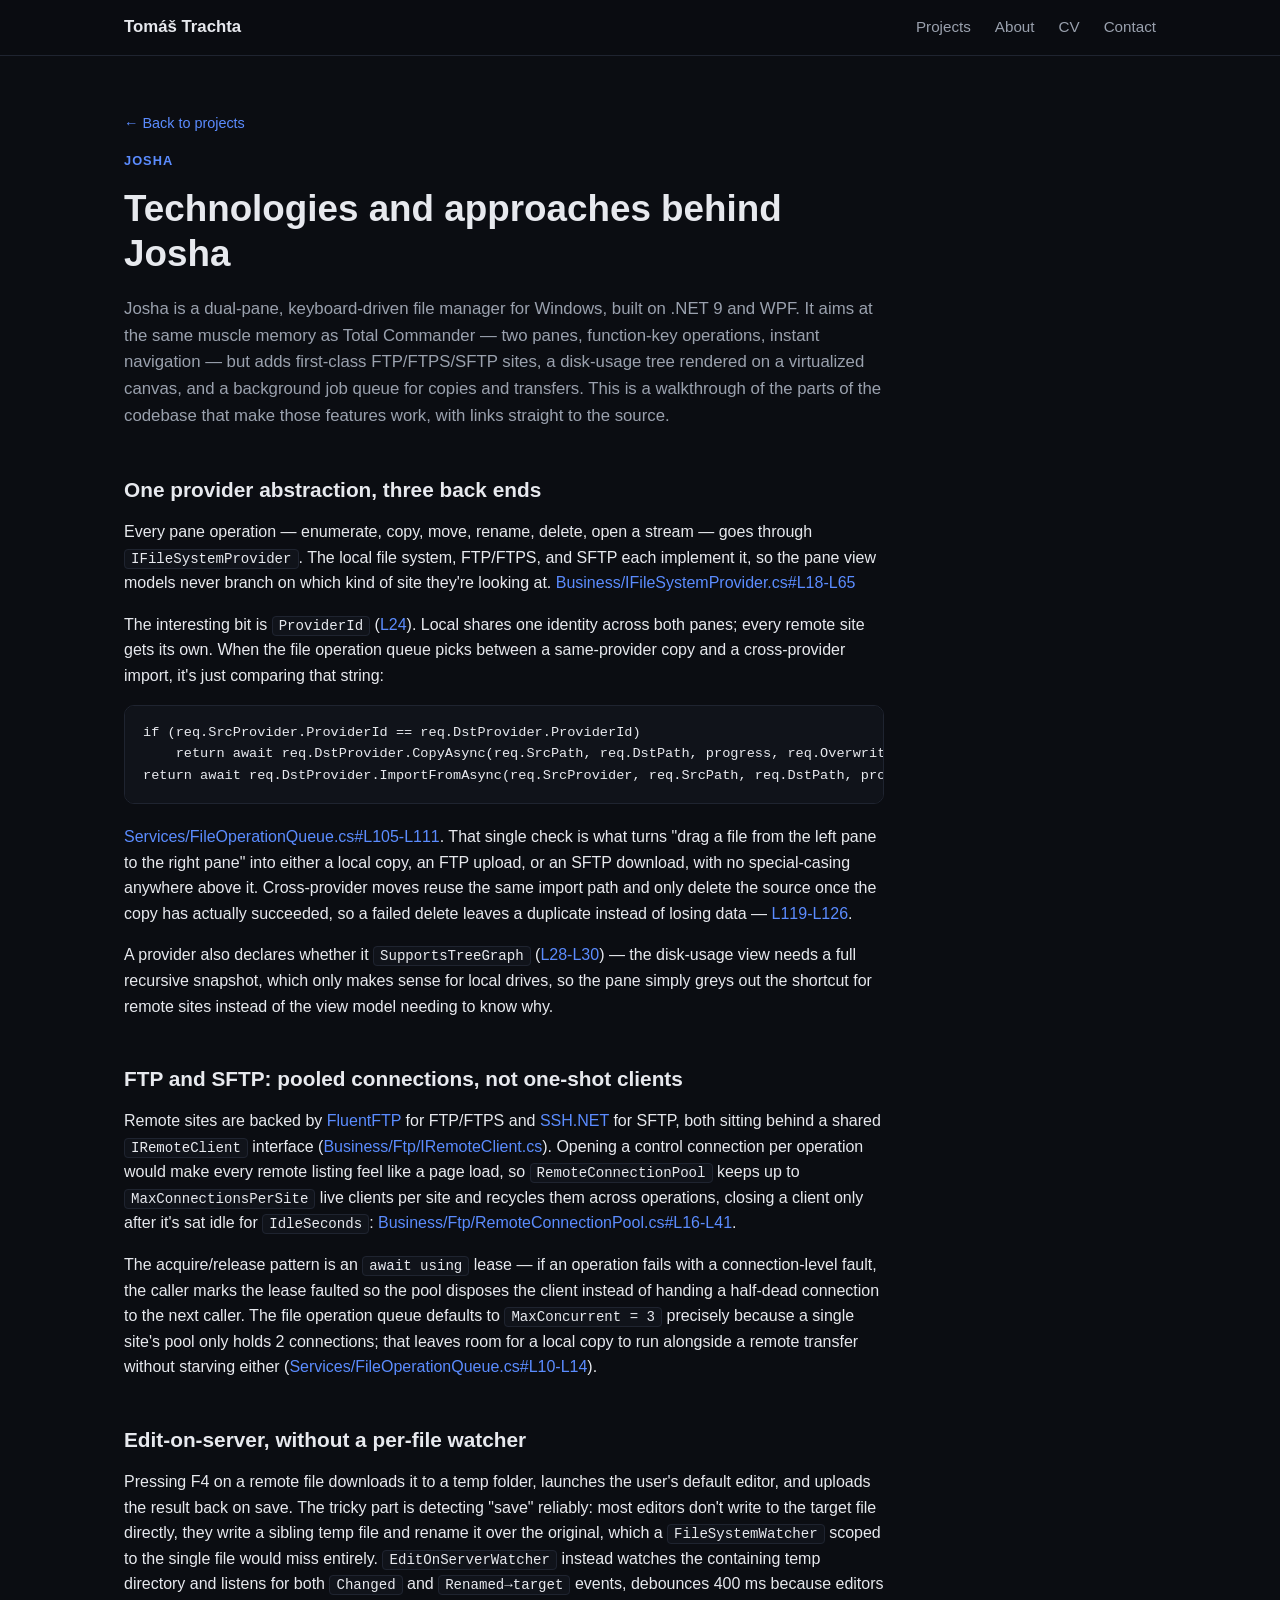
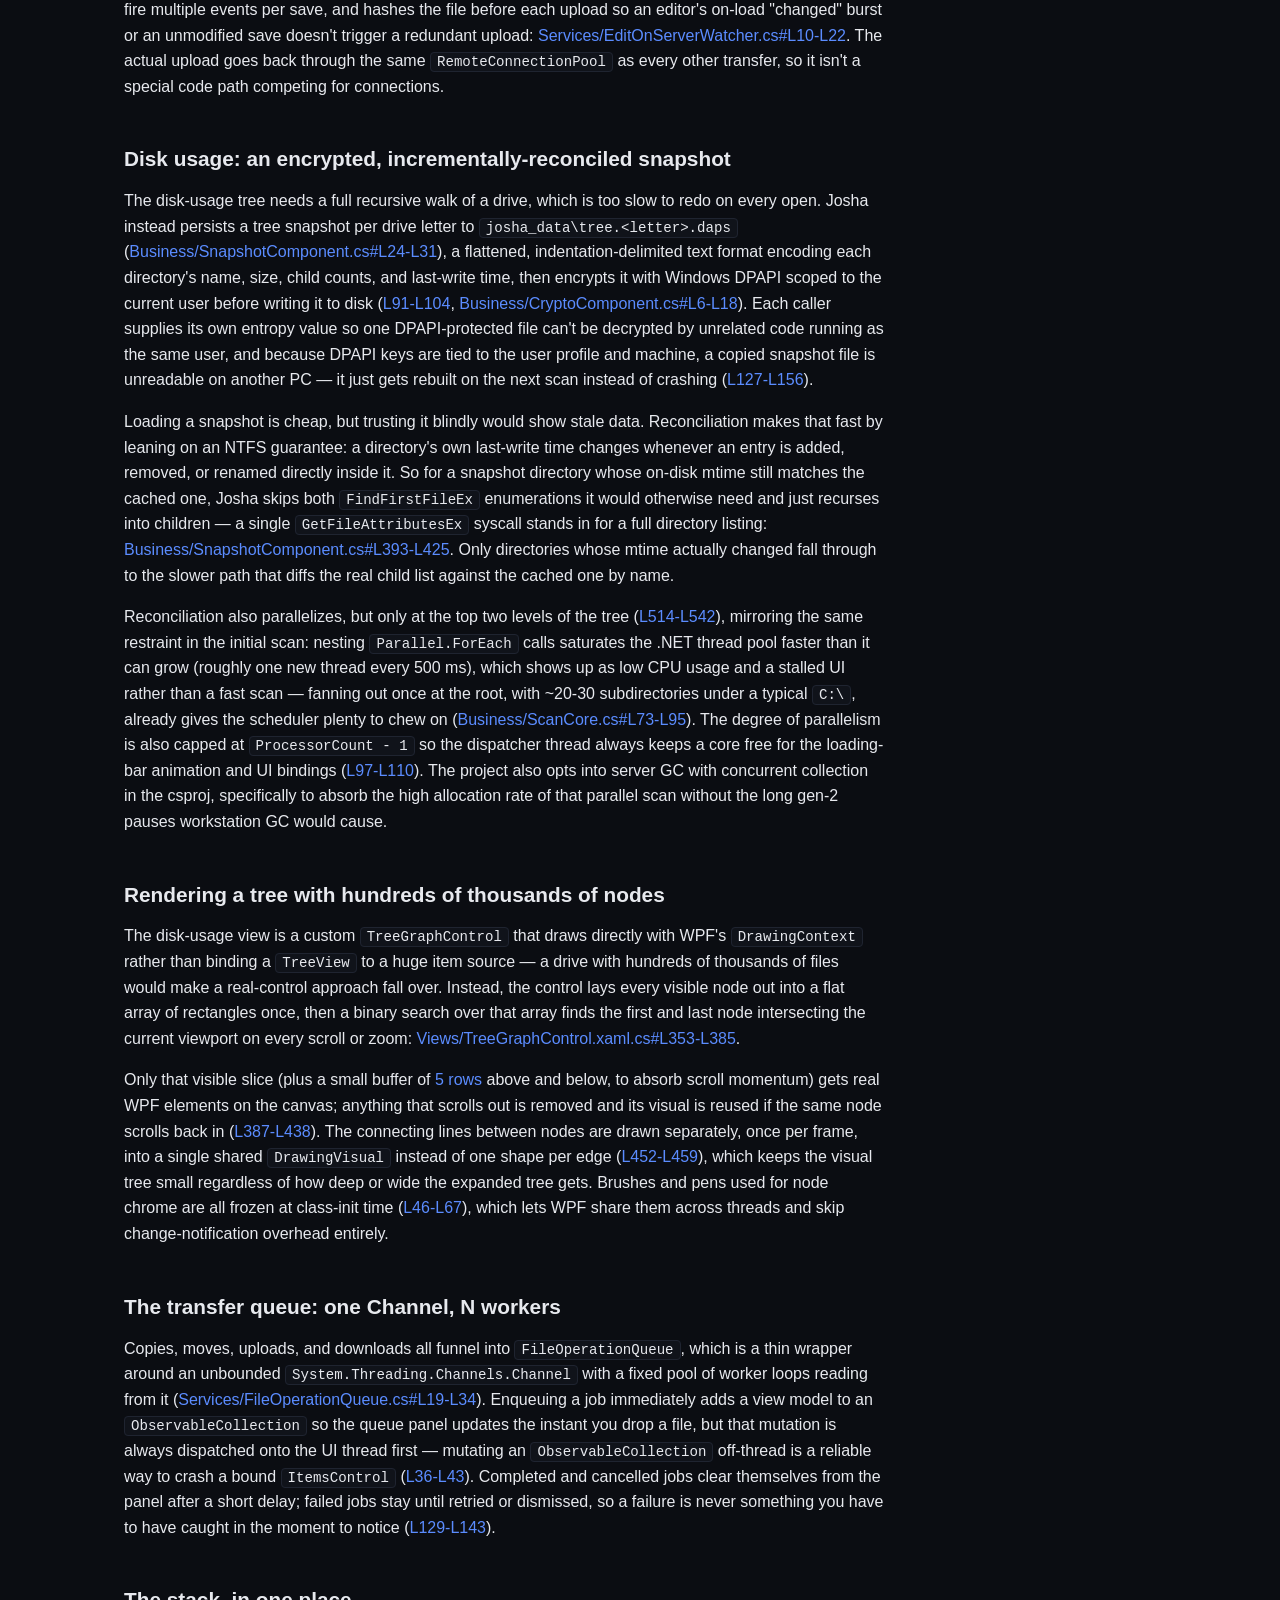
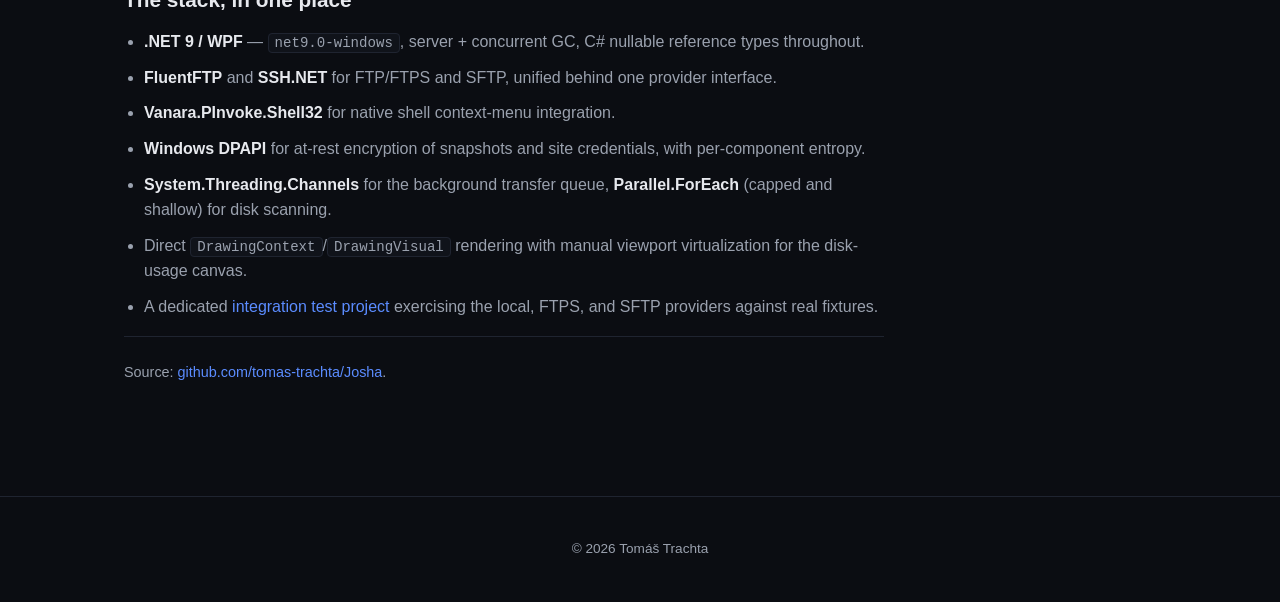
==== articles/josha.html @ 74cdfb6d "add articles" ====
<!DOCTYPE html>
<html lang="en">
<head>
	<meta charset="UTF-8">
	<meta name="viewport" content="width=device-width, initial-scale=1.0">
	<title>Inside Josha — technologies and approaches | Tomáš Trachta</title>
	<meta name="description" content="A technical walkthrough of Josha, a dual-pane WPF file manager: the file-system provider abstraction, FTP/SFTP connection pooling, edit-on-server, snapshot-backed disk usage, and canvas-based tree virtualization.">
	<link rel="stylesheet" href="../assets/css/style.css">
	<link rel="stylesheet" href="../assets/css/article.css">
</head>
<body>
	<header class="nav">
		<div class="nav-inner">
			<a class="brand" href="../index.html#top">Tomáš Trachta</a>
			<nav class="nav-links">
				<a href="../index.html#projects">Projects</a>
				<a href="../index.html#about">About</a>
				<a href="../index.html#cv">CV</a>
				<a href="../index.html#contact">Contact</a>
			</nav>
		</div>
	</header>

	<main>
		<article class="article">
			<div class="article-inner">
				<p class="article-back"><a href="../index.html#projects">← Back to projects</a></p>
				<p class="eyebrow">Josha</p>
				<h1>Technologies and approaches behind Josha</h1>
				<p class="article-lede">
					Josha is a dual-pane, keyboard-driven file manager for Windows, built on .NET 9 and WPF.
					It aims at the same muscle memory as Total Commander — two panes, function-key operations,
					instant navigation — but adds first-class FTP/FTPS/SFTP sites, a disk-usage tree rendered
					on a virtualized canvas, and a background job queue for copies and transfers. This is a
					walkthrough of the parts of the codebase that make those features work, with links straight
					to the source.
				</p>

				<h2>One provider abstraction, three back ends</h2>
				<p>
					Every pane operation — enumerate, copy, move, rename, delete, open a stream — goes through
					<code>IFileSystemProvider</code>. The local file system, FTP/FTPS, and SFTP each implement
					it, so the pane view models never branch on which kind of site they're looking at.
					<a href="https://github.com/tomas-trachta/Josha/blob/main/Business/IFileSystemProvider.cs#L18-L65" target="_blank" rel="noopener">Business/IFileSystemProvider.cs#L18-L65</a>
				</p>
				<p>
					The interesting bit is <code>ProviderId</code>
					(<a href="https://github.com/tomas-trachta/Josha/blob/main/Business/IFileSystemProvider.cs#L24" target="_blank" rel="noopener">L24</a>).
					Local shares one identity across both panes; every remote site gets its own. When the file
					operation queue picks between a same-provider copy and a cross-provider import, it's just
					comparing that string:
				</p>
				<pre><code>if (req.SrcProvider.ProviderId == req.DstProvider.ProviderId)
    return await req.DstProvider.CopyAsync(req.SrcPath, req.DstPath, progress, req.Overwrite, ct);
return await req.DstProvider.ImportFromAsync(req.SrcProvider, req.SrcPath, req.DstPath, progress, req.Overwrite, ct);</code></pre>
				<p>
					<a href="https://github.com/tomas-trachta/Josha/blob/main/Services/FileOperationQueue.cs#L105-L111" target="_blank" rel="noopener">Services/FileOperationQueue.cs#L105-L111</a>.
					That single check is what turns "drag a file from the left pane to the right pane" into
					either a local copy, an FTP upload, or an SFTP download, with no special-casing anywhere
					above it. Cross-provider moves reuse the same import path and only delete the source once
					the copy has actually succeeded, so a failed delete leaves a duplicate instead of losing
					data — <a href="https://github.com/tomas-trachta/Josha/blob/main/Services/FileOperationQueue.cs#L119-L126" target="_blank" rel="noopener">L119-L126</a>.
				</p>
				<p>
					A provider also declares whether it <code>SupportsTreeGraph</code>
					(<a href="https://github.com/tomas-trachta/Josha/blob/main/Business/IFileSystemProvider.cs#L28-L30" target="_blank" rel="noopener">L28-L30</a>) —
					the disk-usage view needs a full recursive snapshot, which only makes sense for local
					drives, so the pane simply greys out the shortcut for remote sites instead of the view
					model needing to know why.
				</p>

				<h2>FTP and SFTP: pooled connections, not one-shot clients</h2>
				<p>
					Remote sites are backed by <a href="https://www.nuget.org/packages/FluentFTP" target="_blank" rel="noopener">FluentFTP</a>
					for FTP/FTPS and <a href="https://www.nuget.org/packages/SSH.NET" target="_blank" rel="noopener">SSH.NET</a>
					for SFTP, both sitting behind a shared <code>IRemoteClient</code> interface
					(<a href="https://github.com/tomas-trachta/Josha/blob/main/Business/Ftp/IRemoteClient.cs" target="_blank" rel="noopener">Business/Ftp/IRemoteClient.cs</a>).
					Opening a control connection per operation would make every remote listing feel like a
					page load, so <code>RemoteConnectionPool</code> keeps up to <code>MaxConnectionsPerSite</code>
					live clients per site and recycles them across operations, closing a client only after it's
					sat idle for <code>IdleSeconds</code>:
					<a href="https://github.com/tomas-trachta/Josha/blob/main/Business/Ftp/RemoteConnectionPool.cs#L16-L41" target="_blank" rel="noopener">Business/Ftp/RemoteConnectionPool.cs#L16-L41</a>.
				</p>
				<p>
					The acquire/release pattern is an <code>await using</code> lease — if an operation fails
					with a connection-level fault, the caller marks the lease faulted so the pool disposes the
					client instead of handing a half-dead connection to the next caller. The file operation
					queue defaults to <code>MaxConcurrent = 3</code> precisely because a single site's pool
					only holds 2 connections; that leaves room for a local copy to run alongside a remote
					transfer without starving either
					(<a href="https://github.com/tomas-trachta/Josha/blob/main/Services/FileOperationQueue.cs#L10-L14" target="_blank" rel="noopener">Services/FileOperationQueue.cs#L10-L14</a>).
				</p>

				<h2>Edit-on-server, without a per-file watcher</h2>
				<p>
					Pressing F4 on a remote file downloads it to a temp folder, launches the user's default
					editor, and uploads the result back on save. The tricky part is detecting "save" reliably:
					most editors don't write to the target file directly, they write a sibling temp file and
					rename it over the original, which a <code>FileSystemWatcher</code> scoped to the single
					file would miss entirely. <code>EditOnServerWatcher</code> instead watches the containing
					temp directory and listens for both <code>Changed</code> and <code>Renamed→target</code>
					events, debounces 400&nbsp;ms because editors fire multiple events per save, and hashes the
					file before each upload so an editor's on-load "changed" burst or an unmodified save
					doesn't trigger a redundant upload:
					<a href="https://github.com/tomas-trachta/Josha/blob/main/Services/EditOnServerWatcher.cs#L10-L22" target="_blank" rel="noopener">Services/EditOnServerWatcher.cs#L10-L22</a>.
					The actual upload goes back through the same <code>RemoteConnectionPool</code> as every
					other transfer, so it isn't a special code path competing for connections.
				</p>

				<h2>Disk usage: an encrypted, incrementally-reconciled snapshot</h2>
				<p>
					The disk-usage tree needs a full recursive walk of a drive, which is too slow to redo on
					every open. Josha instead persists a tree snapshot per drive letter to
					<code>josha_data\tree.&lt;letter&gt;.daps</code>
					(<a href="https://github.com/tomas-trachta/Josha/blob/main/Business/SnapshotComponent.cs#L24-L31" target="_blank" rel="noopener">Business/SnapshotComponent.cs#L24-L31</a>),
					a flattened, indentation-delimited text format encoding each directory's name, size,
					child counts, and last-write time, then encrypts it with Windows DPAPI scoped to the
					current user before writing it to disk
					(<a href="https://github.com/tomas-trachta/Josha/blob/main/Business/SnapshotComponent.cs#L91-L104" target="_blank" rel="noopener">L91-L104</a>,
					<a href="https://github.com/tomas-trachta/Josha/blob/main/Business/CryptoComponent.cs#L6-L18" target="_blank" rel="noopener">Business/CryptoComponent.cs#L6-L18</a>).
					Each caller supplies its own entropy value so one DPAPI-protected file can't be decrypted
					by unrelated code running as the same user, and because DPAPI keys are tied to the user
					profile and machine, a copied snapshot file is unreadable on another PC — it just gets
					rebuilt on the next scan instead of crashing
					(<a href="https://github.com/tomas-trachta/Josha/blob/main/Business/SnapshotComponent.cs#L127-L156" target="_blank" rel="noopener">L127-L156</a>).
				</p>
				<p>
					Loading a snapshot is cheap, but trusting it blindly would show stale data. Reconciliation
					makes that fast by leaning on an NTFS guarantee: a directory's own last-write time changes
					whenever an entry is added, removed, or renamed directly inside it. So for a snapshot
					directory whose on-disk mtime still matches the cached one, Josha skips both
					<code>FindFirstFileEx</code> enumerations it would otherwise need and just recurses into
					children — a single <code>GetFileAttributesEx</code> syscall stands in for a full directory
					listing:
					<a href="https://github.com/tomas-trachta/Josha/blob/main/Business/SnapshotComponent.cs#L393-L425" target="_blank" rel="noopener">Business/SnapshotComponent.cs#L393-L425</a>.
					Only directories whose mtime actually changed fall through to the slower path that
					diffs the real child list against the cached one by name.
				</p>
				<p>
					Reconciliation also parallelizes, but only at the top two levels of the tree
					(<a href="https://github.com/tomas-trachta/Josha/blob/main/Business/SnapshotComponent.cs#L514-L542" target="_blank" rel="noopener">L514-L542</a>),
					mirroring the same restraint in the initial scan: nesting <code>Parallel.ForEach</code>
					calls saturates the .NET thread pool faster than it can grow (roughly one new thread every
					500&nbsp;ms), which shows up as low CPU usage and a stalled UI rather than a fast scan —
					fanning out once at the root, with ~20-30 subdirectories under a typical <code>C:\</code>,
					already gives the scheduler plenty to chew on
					(<a href="https://github.com/tomas-trachta/Josha/blob/main/Business/ScanCore.cs#L73-L95" target="_blank" rel="noopener">Business/ScanCore.cs#L73-L95</a>).
					The degree of parallelism is also capped at <code>ProcessorCount - 1</code> so the
					dispatcher thread always keeps a core free for the loading-bar animation and UI bindings
					(<a href="https://github.com/tomas-trachta/Josha/blob/main/Business/ScanCore.cs#L97-L110" target="_blank" rel="noopener">L97-L110</a>).
					The project also opts into server GC with concurrent collection in the csproj, specifically
					to absorb the high allocation rate of that parallel scan without the long gen-2 pauses
					workstation GC would cause.
				</p>

				<h2>Rendering a tree with hundreds of thousands of nodes</h2>
				<p>
					The disk-usage view is a custom <code>TreeGraphControl</code> that draws directly with
					WPF's <code>DrawingContext</code> rather than binding a <code>TreeView</code> to a huge
					item source — a drive with hundreds of thousands of files would make a real-control
					approach fall over. Instead, the control lays every visible node out into a flat array of
					rectangles once, then a binary search over that array finds the first and last node
					intersecting the current viewport on every scroll or zoom:
					<a href="https://github.com/tomas-trachta/Josha/blob/main/Views/TreeGraphControl.xaml.cs#L353-L385" target="_blank" rel="noopener">Views/TreeGraphControl.xaml.cs#L353-L385</a>.
				</p>
				<p>
					Only that visible slice (plus a small buffer of
					<a href="https://github.com/tomas-trachta/Josha/blob/main/Views/TreeGraphControl.xaml.cs#L21" target="_blank" rel="noopener">5 rows</a>
					above and below, to absorb scroll momentum) gets real WPF elements on the canvas; anything
					that scrolls out is removed and its visual is reused if the same node scrolls back in
					(<a href="https://github.com/tomas-trachta/Josha/blob/main/Views/TreeGraphControl.xaml.cs#L387-L438" target="_blank" rel="noopener">L387-L438</a>).
					The connecting lines between nodes are drawn separately, once per frame, into a single
					shared <code>DrawingVisual</code> instead of one shape per edge
					(<a href="https://github.com/tomas-trachta/Josha/blob/main/Views/TreeGraphControl.xaml.cs#L452-L459" target="_blank" rel="noopener">L452-L459</a>),
					which keeps the visual tree small regardless of how deep or wide the expanded tree gets.
					Brushes and pens used for node chrome are all frozen at class-init time
					(<a href="https://github.com/tomas-trachta/Josha/blob/main/Views/TreeGraphControl.xaml.cs#L46-L67" target="_blank" rel="noopener">L46-L67</a>),
					which lets WPF share them across threads and skip change-notification overhead entirely.
				</p>

				<h2>The transfer queue: one Channel, N workers</h2>
				<p>
					Copies, moves, uploads, and downloads all funnel into <code>FileOperationQueue</code>,
					which is a thin wrapper around an unbounded <code>System.Threading.Channels.Channel</code>
					with a fixed pool of worker loops reading from it
					(<a href="https://github.com/tomas-trachta/Josha/blob/main/Services/FileOperationQueue.cs#L19-L34" target="_blank" rel="noopener">Services/FileOperationQueue.cs#L19-L34</a>).
					Enqueuing a job immediately adds a view model to an <code>ObservableCollection</code> so
					the queue panel updates the instant you drop a file, but that mutation is always dispatched
					onto the UI thread first — mutating an <code>ObservableCollection</code> off-thread is a
					reliable way to crash a bound <code>ItemsControl</code>
					(<a href="https://github.com/tomas-trachta/Josha/blob/main/Services/FileOperationQueue.cs#L36-L43" target="_blank" rel="noopener">L36-L43</a>).
					Completed and cancelled jobs clear themselves from the panel after a short delay; failed
					jobs stay until retried or dismissed, so a failure is never something you have to have
					caught in the moment to notice
					(<a href="https://github.com/tomas-trachta/Josha/blob/main/Services/FileOperationQueue.cs#L129-L143" target="_blank" rel="noopener">L129-L143</a>).
				</p>

				<h2>The stack, in one place</h2>
				<ul class="article-highlights">
					<li><strong>.NET 9 / WPF</strong> — <code>net9.0-windows</code>, server + concurrent GC, C# nullable reference types throughout.</li>
					<li><strong>FluentFTP</strong> and <strong>SSH.NET</strong> for FTP/FTPS and SFTP, unified behind one provider interface.</li>
					<li><strong>Vanara.PInvoke.Shell32</strong> for native shell context-menu integration.</li>
					<li><strong>Windows DPAPI</strong> for at-rest encryption of snapshots and site credentials, with per-component entropy.</li>
					<li><strong>System.Threading.Channels</strong> for the background transfer queue, <strong>Parallel.ForEach</strong> (capped and shallow) for disk scanning.</li>
					<li>Direct <code>DrawingContext</code>/<code>DrawingVisual</code> rendering with manual viewport virtualization for the disk-usage canvas.</li>
					<li>A dedicated <a href="https://github.com/tomas-trachta/Josha/tree/main/tests/Josha.IntegrationTests" target="_blank" rel="noopener">integration test project</a> exercising the local, FTPS, and SFTP providers against real fixtures.</li>
				</ul>

				<p class="article-footer-note">
					Source: <a href="https://github.com/tomas-trachta/Josha" target="_blank" rel="noopener">github.com/tomas-trachta/Josha</a>.
				</p>
			</div>
		</article>
	</main>

	<footer class="footer">
		<p>&copy; <span id="year"></span> Tomáš Trachta</p>
	</footer>

	<script>document.getElementById("year").textContent = new Date().getFullYear();</script>
</body>
</html>
---- assets/css/style.css ----
:root {
	--bg: #0b0d12;
	--bg-alt: #10131a;
	--fg: #e7e9ee;
	--fg-dim: #9aa1ae;
	--accent: #5b8cff;
	--border: #1f2430;
	--radius: 10px;
	--max-width: 1080px;
}

* {
	box-sizing: border-box;
}

html {
	scroll-behavior: smooth;
}

body {
	margin: 0;
	background: var(--bg);
	color: var(--fg);
	font-family: -apple-system, BlinkMacSystemFont, "Segoe UI", Roboto, Helvetica, Arial, sans-serif;
	line-height: 1.6;
}

a {
	color: var(--accent);
	text-decoration: none;
}

a:hover {
	text-decoration: underline;
}

h1, h2, h3 {
	line-height: 1.2;
	font-weight: 650;
}

.nav {
	position: sticky;
	top: 0;
	z-index: 10;
	background: rgba(11, 13, 18, 0.85);
	backdrop-filter: blur(8px);
	border-bottom: 1px solid var(--border);
}

.nav-inner {
	max-width: var(--max-width);
	margin: 0 auto;
	padding: 14px 24px;
	display: flex;
	align-items: center;
	justify-content: space-between;
}

.brand {
	color: var(--fg);
	font-weight: 650;
	font-size: 1.05rem;
}

.brand:hover {
	text-decoration: none;
	color: var(--accent);
}

.nav-links {
	display: flex;
	gap: 24px;
}

.nav-links a {
	color: var(--fg-dim);
	font-size: 0.95rem;
}

.nav-links a:hover {
	color: var(--fg);
	text-decoration: none;
}

.hero {
	padding: 96px 24px 72px;
	border-bottom: 1px solid var(--border);
}

.hero-inner {
	max-width: var(--max-width);
	margin: 0 auto;
}

.eyebrow {
	color: var(--accent);
	text-transform: uppercase;
	letter-spacing: 0.08em;
	font-size: 0.8rem;
	font-weight: 650;
	margin: 0 0 12px;
}

.hero h1 {
	font-size: clamp(1.8rem, 4vw, 2.75rem);
	margin: 0 0 20px;
	max-width: 720px;
}

.hero-sub {
	color: var(--fg-dim);
	max-width: 620px;
	font-size: 1.05rem;
	margin: 0 0 32px;
}

.quick-facts {
	list-style: none;
	display: flex;
	flex-wrap: wrap;
	gap: 10px 28px;
	margin: 0 0 32px;
	padding: 0;
	color: var(--fg-dim);
	font-size: 0.92rem;
}

.quick-facts li {
	display: flex;
	align-items: center;
	gap: 7px;
}

.quick-facts-icon {
	font-size: 0.95rem;
}

.hero-actions {
	display: flex;
	gap: 14px;
	margin-bottom: 36px;
}

.skills-strip {
	display: flex;
	flex-wrap: wrap;
	gap: 10px;
	max-width: 640px;
}

.skill-pill {
	border: 1px solid var(--border);
	border-radius: 999px;
	padding: 6px 14px;
	font-size: 0.82rem;
	color: var(--fg-dim);
	background: var(--bg-alt);
}

.btn {
	display: inline-block;
	padding: 11px 22px;
	border-radius: var(--radius);
	font-weight: 600;
	font-size: 0.95rem;
	border: 1px solid transparent;
}

.btn:hover {
	text-decoration: none;
}

.btn-primary {
	background: var(--accent);
	color: #0b0d12;
}

.btn-primary:hover {
	background: #4677ee;
}

.btn-secondary {
	border-color: var(--border);
	color: var(--fg);
}

.btn-secondary:hover {
	border-color: var(--accent);
	color: var(--accent);
}

.section {
	max-width: var(--max-width);
	margin: 0 auto;
	padding: 72px 24px;
}

.section-alt {
	background: var(--bg-alt);
	max-width: none;
	padding: 72px 24px;
}

.section-alt > * {
	max-width: var(--max-width);
	margin-left: auto;
	margin-right: auto;
}

.section h2 {
	font-size: 1.6rem;
	margin: 0 0 32px;
}

.projects-grid {
	display: grid;
	grid-template-columns: repeat(auto-fit, minmax(300px, 1fr));
	gap: 24px;
}

.project-card {
	background: var(--bg-alt);
	border: 1px solid var(--border);
	border-radius: var(--radius);
	overflow: hidden;
	display: flex;
	flex-direction: column;
}

.project-media {
	aspect-ratio: 16 / 10;
	overflow: hidden;
	background: #05070a;
	position: relative;
}

.project-media img {
	width: 100%;
	height: 100%;
	object-fit: cover;
	display: block;
	cursor: zoom-in;
	transition: transform 0.25s ease, filter 0.25s ease;
}

.project-media:hover img {
	transform: scale(1.04);
	filter: brightness(0.6);
}

.project-media::after {
	content: "\2922  Expand";
	position: absolute;
	inset: 0;
	display: flex;
	align-items: center;
	justify-content: center;
	color: var(--fg);
	font-size: 0.9rem;
	font-weight: 650;
	letter-spacing: 0.02em;
	opacity: 0;
	transition: opacity 0.25s ease;
	pointer-events: none;
}

.project-media:hover::after {
	opacity: 1;
}

.project-media-placeholder {
	display: flex;
	align-items: center;
	justify-content: center;
	background: linear-gradient(135deg, #182034, #0b0d12);
}

.project-media-placeholder span {
	font-size: 1.4rem;
	font-weight: 650;
	color: var(--fg-dim);
	letter-spacing: 0.02em;
}

.project-body {
	padding: 22px 24px 26px;
	display: flex;
	flex-direction: column;
	gap: 10px;
	flex: 1;
}

.project-body h3 {
	margin: 0;
	font-size: 1.2rem;
}

.project-tag {
	margin: 0;
	color: var(--accent);
	font-size: 0.8rem;
	font-weight: 650;
	text-transform: uppercase;
	letter-spacing: 0.05em;
}

.project-body p {
	margin: 0;
	color: var(--fg-dim);
	font-size: 0.95rem;
}

.project-highlights {
	margin: 4px 0 0;
	padding-left: 18px;
	color: var(--fg-dim);
	font-size: 0.9rem;
	display: flex;
	flex-direction: column;
	gap: 4px;
}

.project-links {
	margin-top: auto;
	padding-top: 8px;
	display: flex;
	gap: 18px;
	flex-wrap: wrap;
}

.about-text {
	max-width: 680px;
	color: var(--fg-dim);
	font-size: 1.02rem;
}

.about-text p {
	margin: 0 0 16px;
}

.about-text p:last-child {
	margin-bottom: 0;
}

.about-text a {
	color: var(--accent);
}

.cv-block {
	display: flex;
	flex-direction: column;
	gap: 20px;
	max-width: 820px;
}

.cv-preview {
	border: 1px solid var(--border);
	border-radius: var(--radius);
	overflow: hidden;
	background: var(--bg-alt);
}

.cv-preview iframe {
	width: 100%;
	height: 760px;
	border: none;
	display: block;
}

.cv-actions {
	display: flex;
	gap: 14px;
}

.footer {
	border-top: 1px solid var(--border);
	padding: 28px 24px;
	text-align: center;
	color: var(--fg-dim);
	font-size: 0.85rem;
}

.no-scroll {
	overflow: hidden;
}

.lightbox {
	position: fixed;
	inset: 0;
	display: none;
	align-items: center;
	justify-content: center;
	background: rgba(5, 6, 9, 0.92);
	z-index: 100;
	padding: 40px;
}

.lightbox.open {
	display: flex;
}

.lightbox img {
	max-width: 100%;
	max-height: 100%;
	border-radius: 6px;
	box-shadow: 0 10px 40px rgba(0, 0, 0, 0.5);
}

.lightbox-close {
	position: absolute;
	top: 20px;
	right: 28px;
	background: none;
	border: none;
	color: var(--fg);
	font-size: 2.2rem;
	line-height: 1;
	cursor: pointer;
	padding: 4px 10px;
}

.lightbox-close:hover {
	color: var(--accent);
}

@media (max-width: 560px) {
	.nav-links {
		gap: 14px;
	}

	.hero {
		padding: 72px 20px 56px;
	}

	.cv-actions {
		flex-wrap: wrap;
	}
}
---- assets/css/article.css ----
.article {
	max-width: var(--max-width);
	margin: 0 auto;
	padding: 56px 24px 96px;
}

.article-inner {
	max-width: 760px;
}

.article-back {
	margin: 0 0 20px;
	font-size: 0.9rem;
}

.article h1 {
	font-size: clamp(1.6rem, 3.4vw, 2.3rem);
	margin: 0 0 20px;
}

.article-lede {
	color: var(--fg-dim);
	font-size: 1.05rem;
	margin: 0 0 40px;
}

.article h2 {
	font-size: 1.3rem;
	margin: 48px 0 16px;
}

.article p {
	margin: 0 0 16px;
}

.article code {
	background: var(--bg-alt);
	border: 1px solid var(--border);
	border-radius: 4px;
	padding: 1px 6px;
	font-size: 0.88em;
	font-family: ui-monospace, SFMono-Regular, Menlo, Consolas, monospace;
}

.article pre {
	background: var(--bg-alt);
	border: 1px solid var(--border);
	border-radius: var(--radius);
	padding: 16px 18px;
	overflow-x: auto;
	margin: 0 0 20px;
}

.article pre code {
	background: none;
	border: none;
	padding: 0;
	font-size: 0.85rem;
	line-height: 1.55;
}

.article-highlights {
	padding-left: 20px;
	margin: 0 0 16px;
}

.article-highlights li {
	margin-bottom: 10px;
	color: var(--fg-dim);
}

.article-highlights strong {
	color: var(--fg);
}

.article-footer-note {
	margin-top: 40px;
	padding-top: 24px;
	border-top: 1px solid var(--border);
	color: var(--fg-dim);
	font-size: 0.9rem;
}
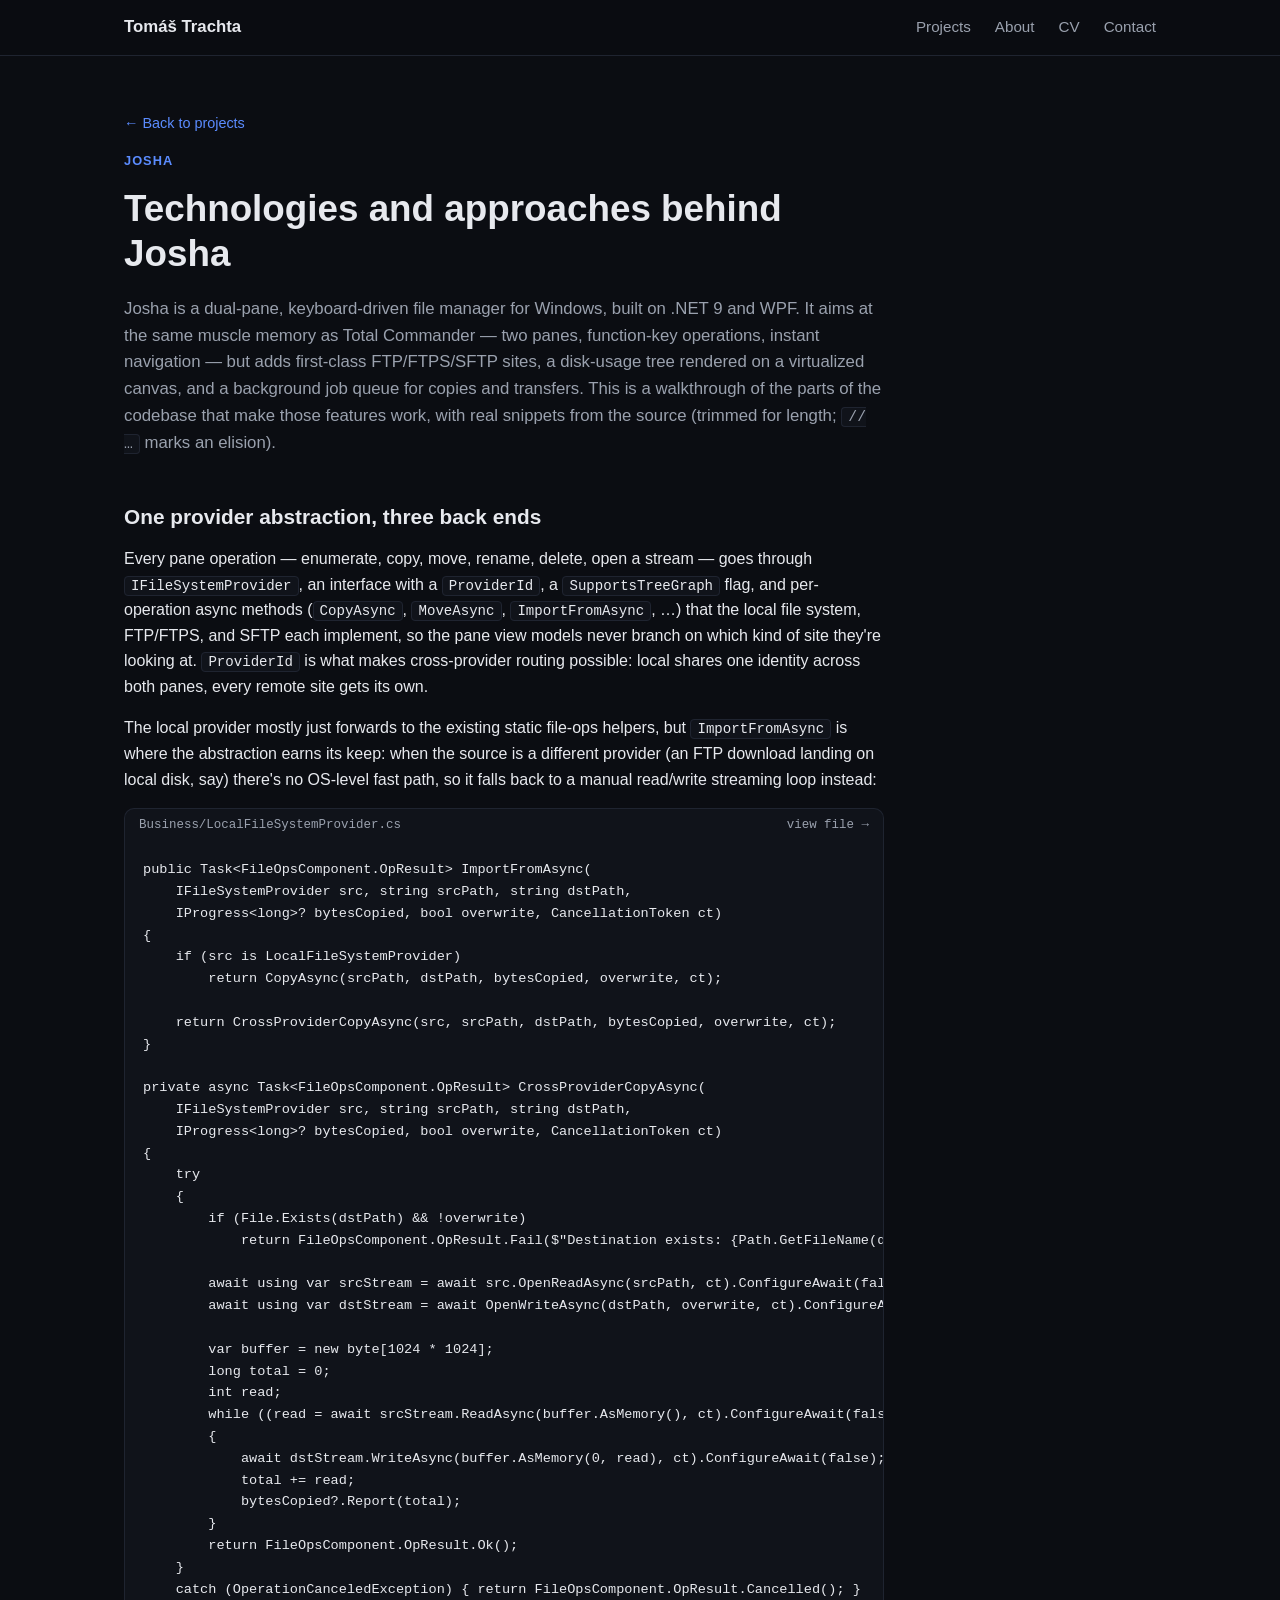
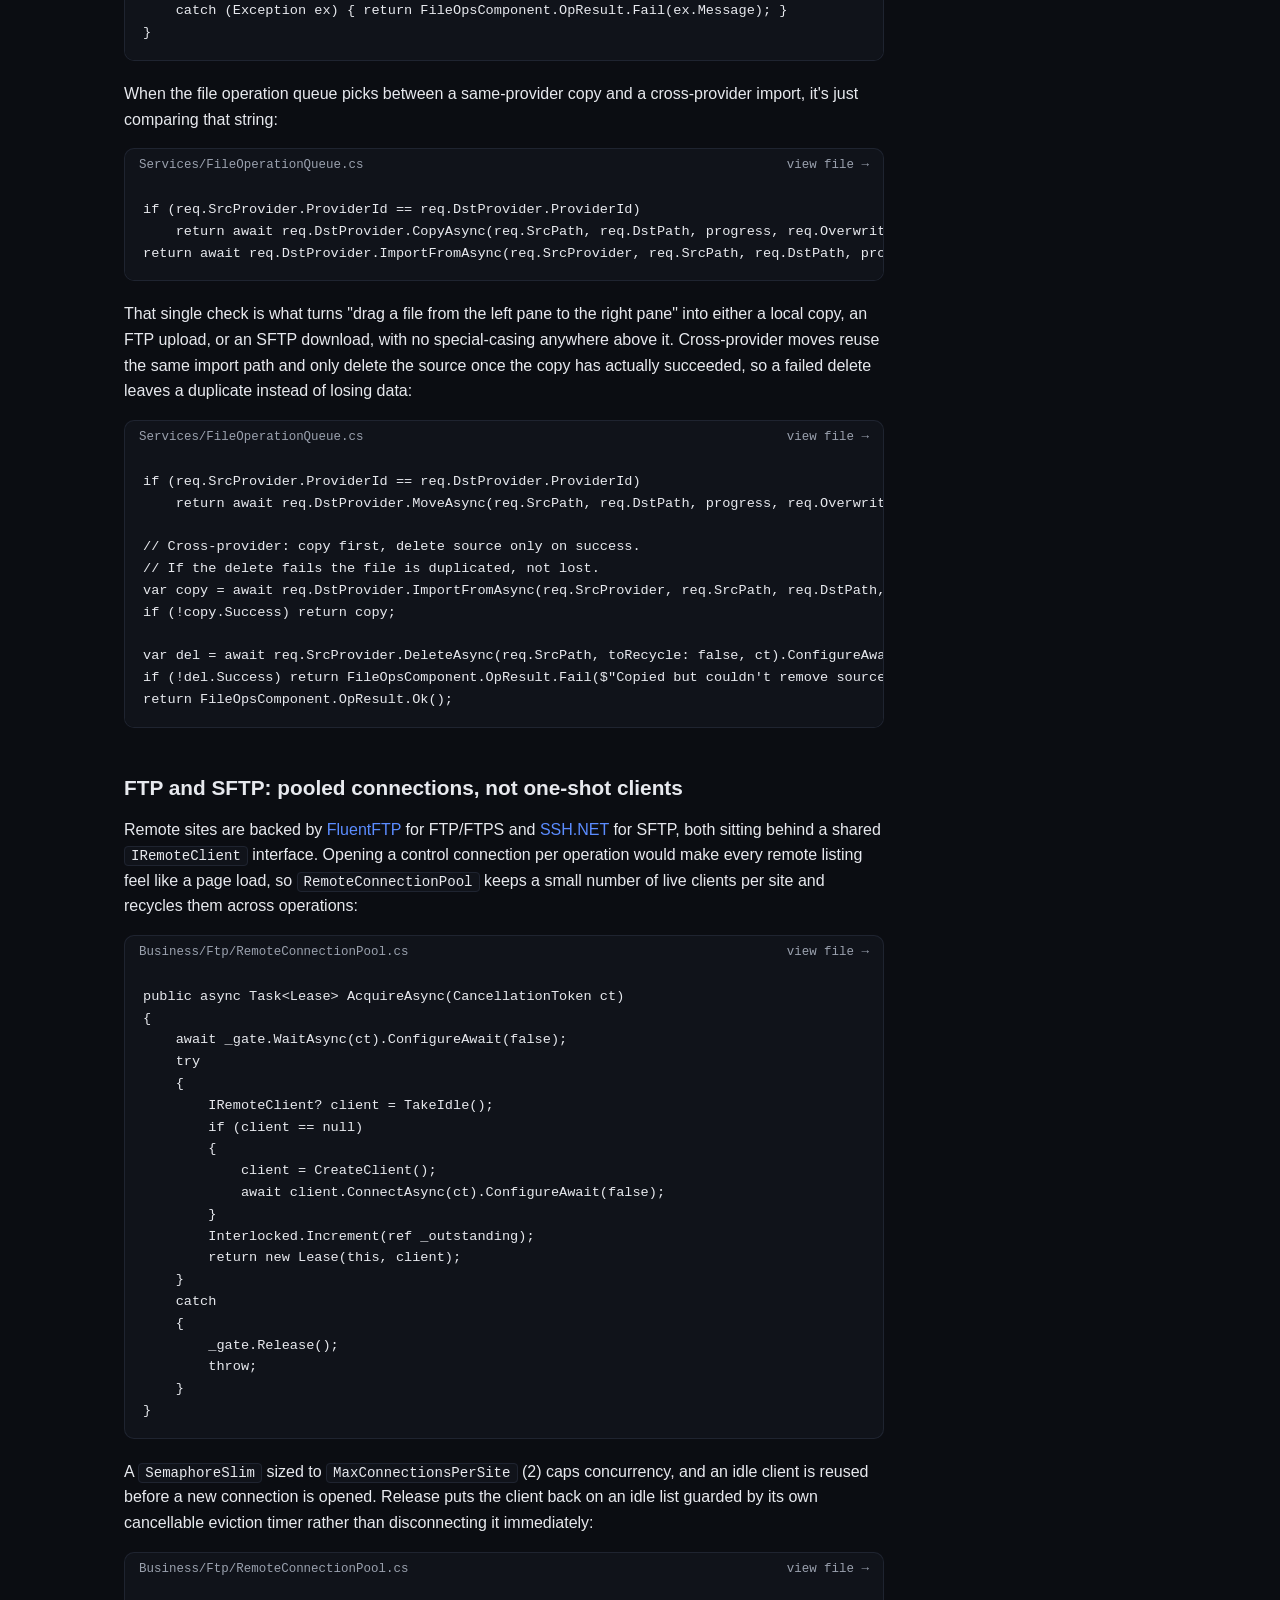
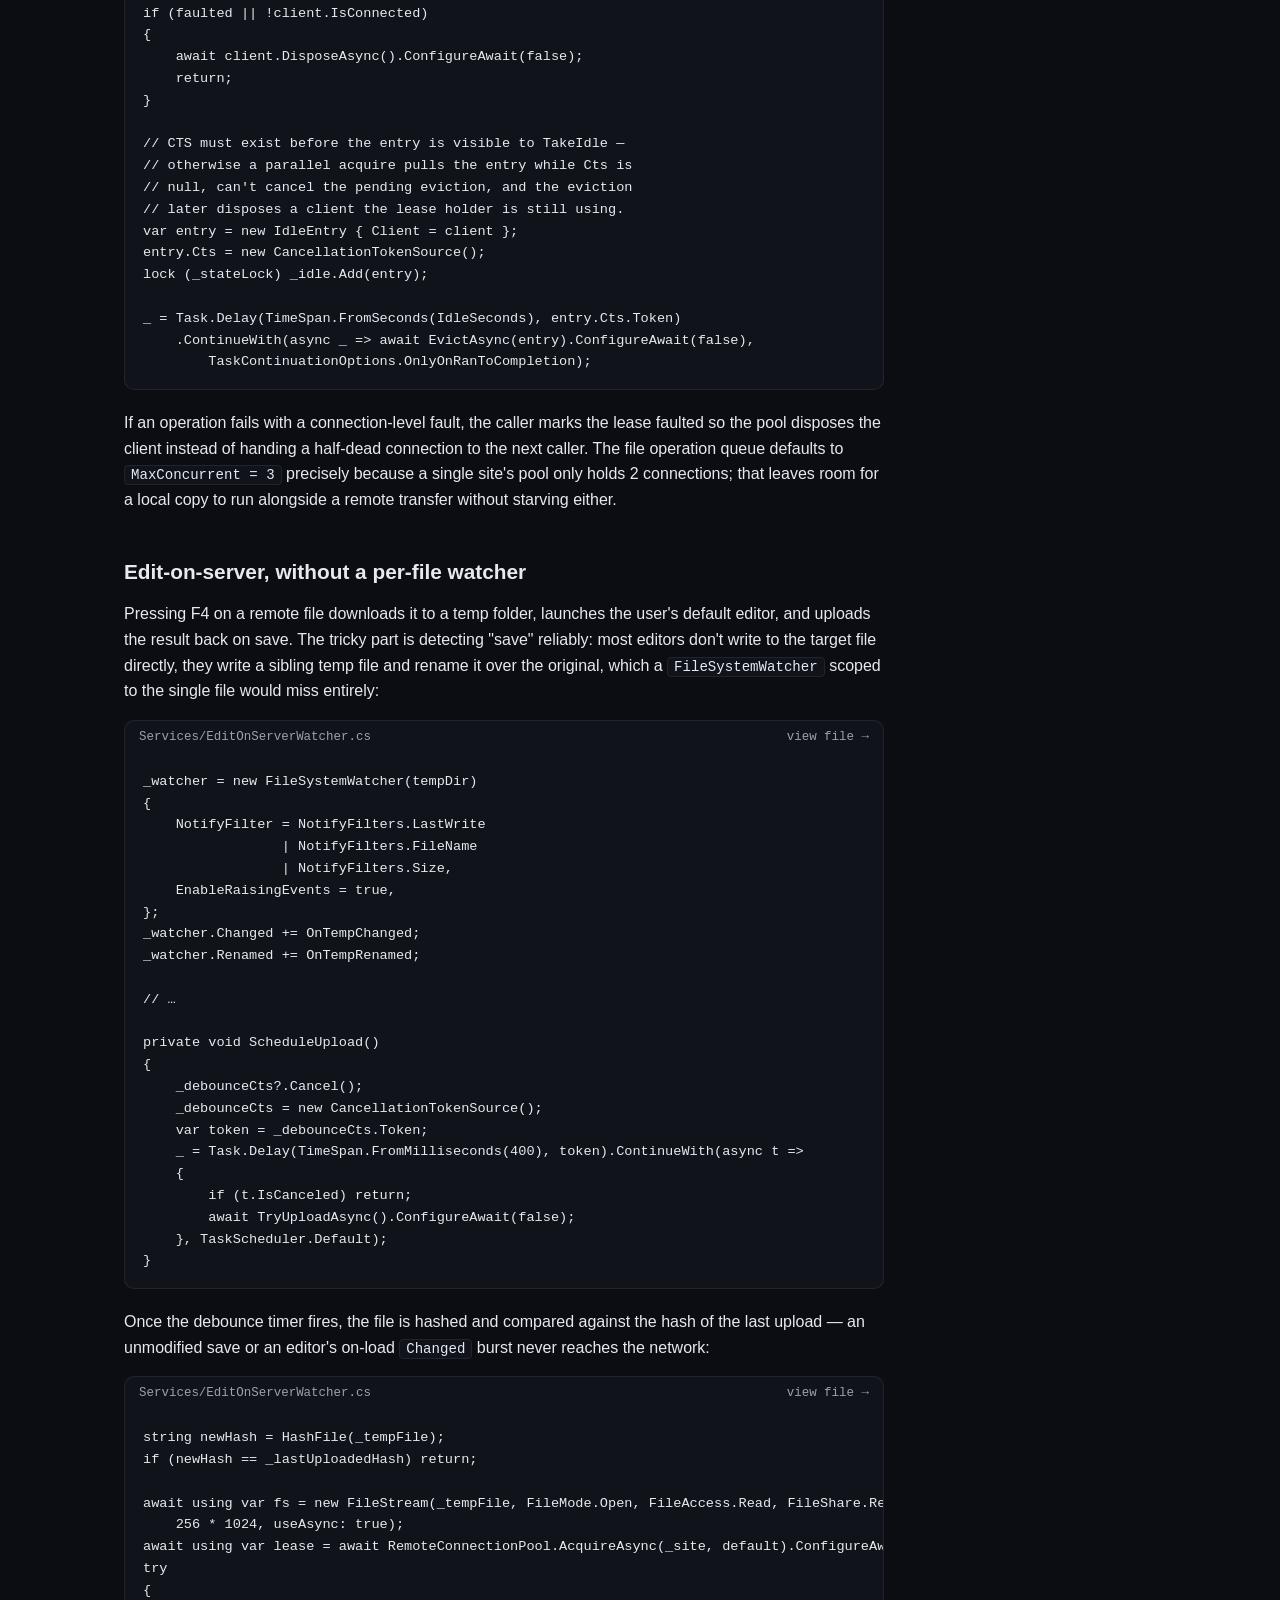
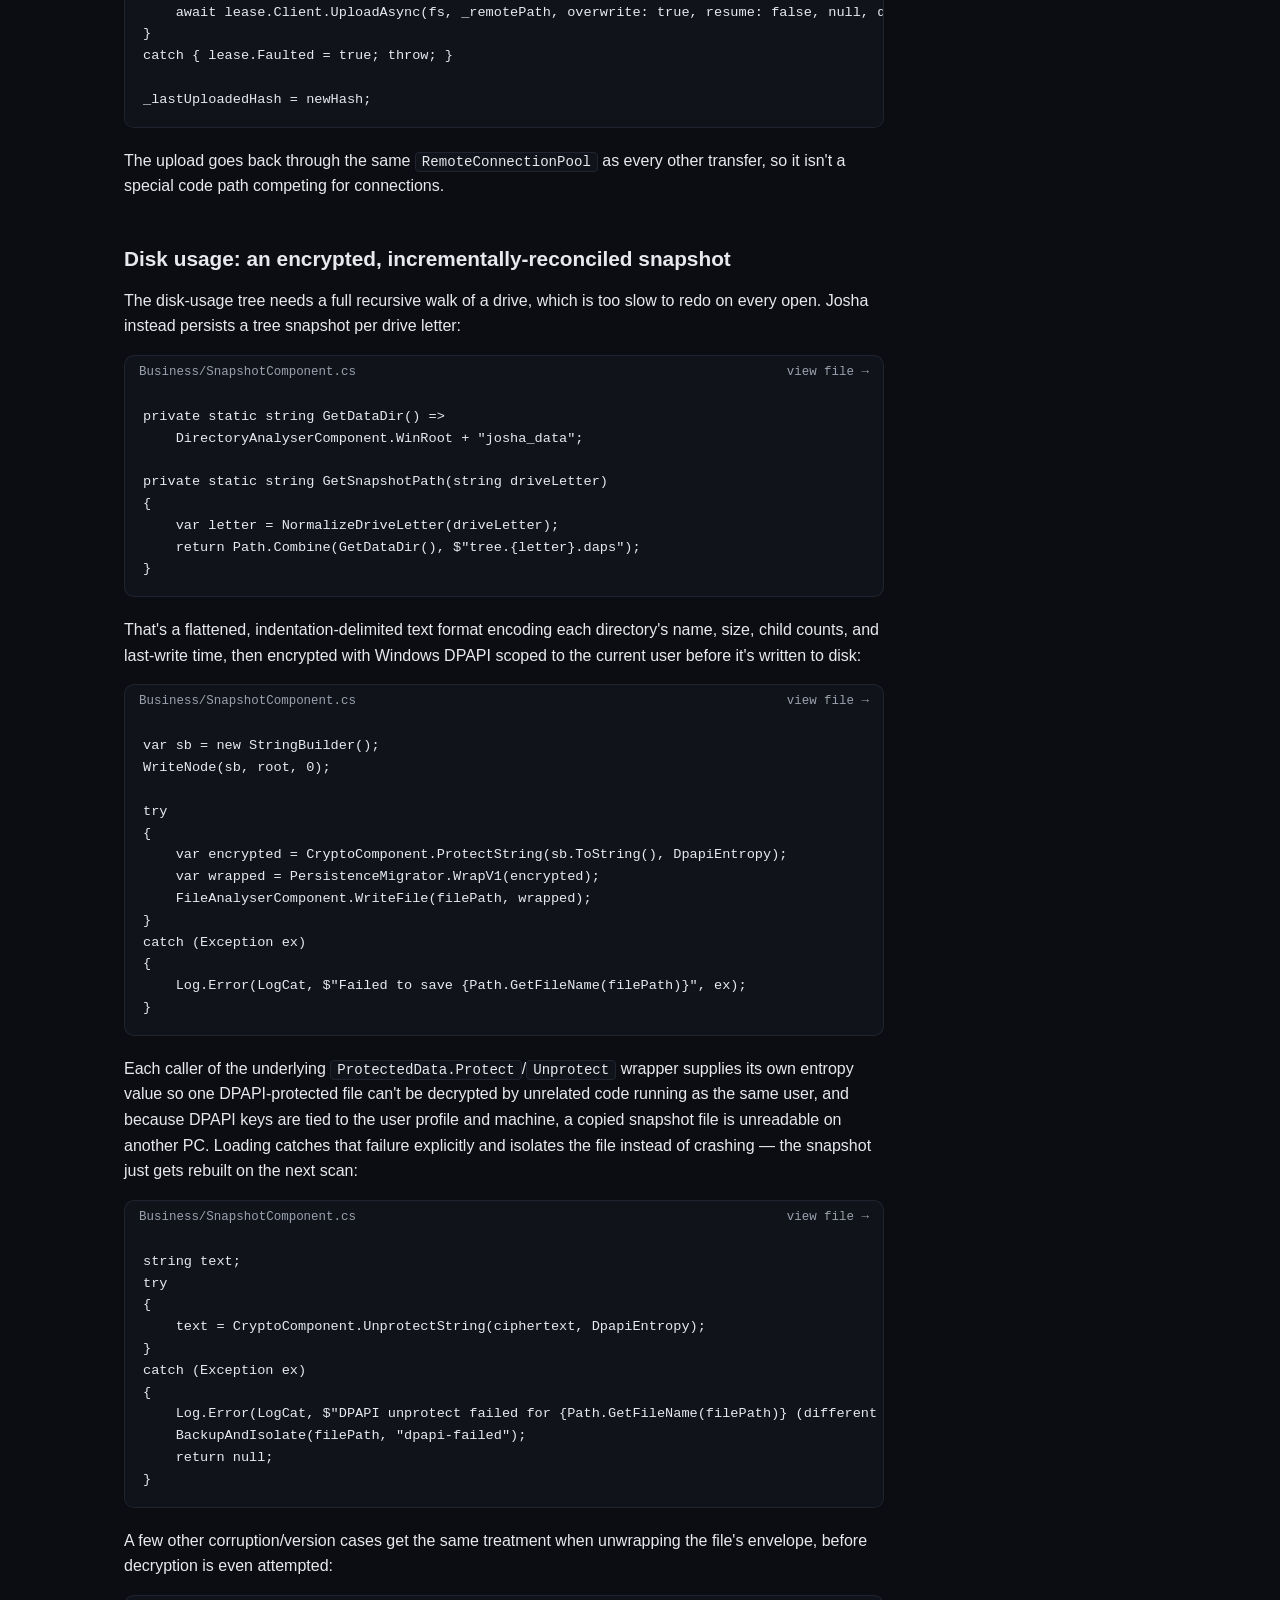
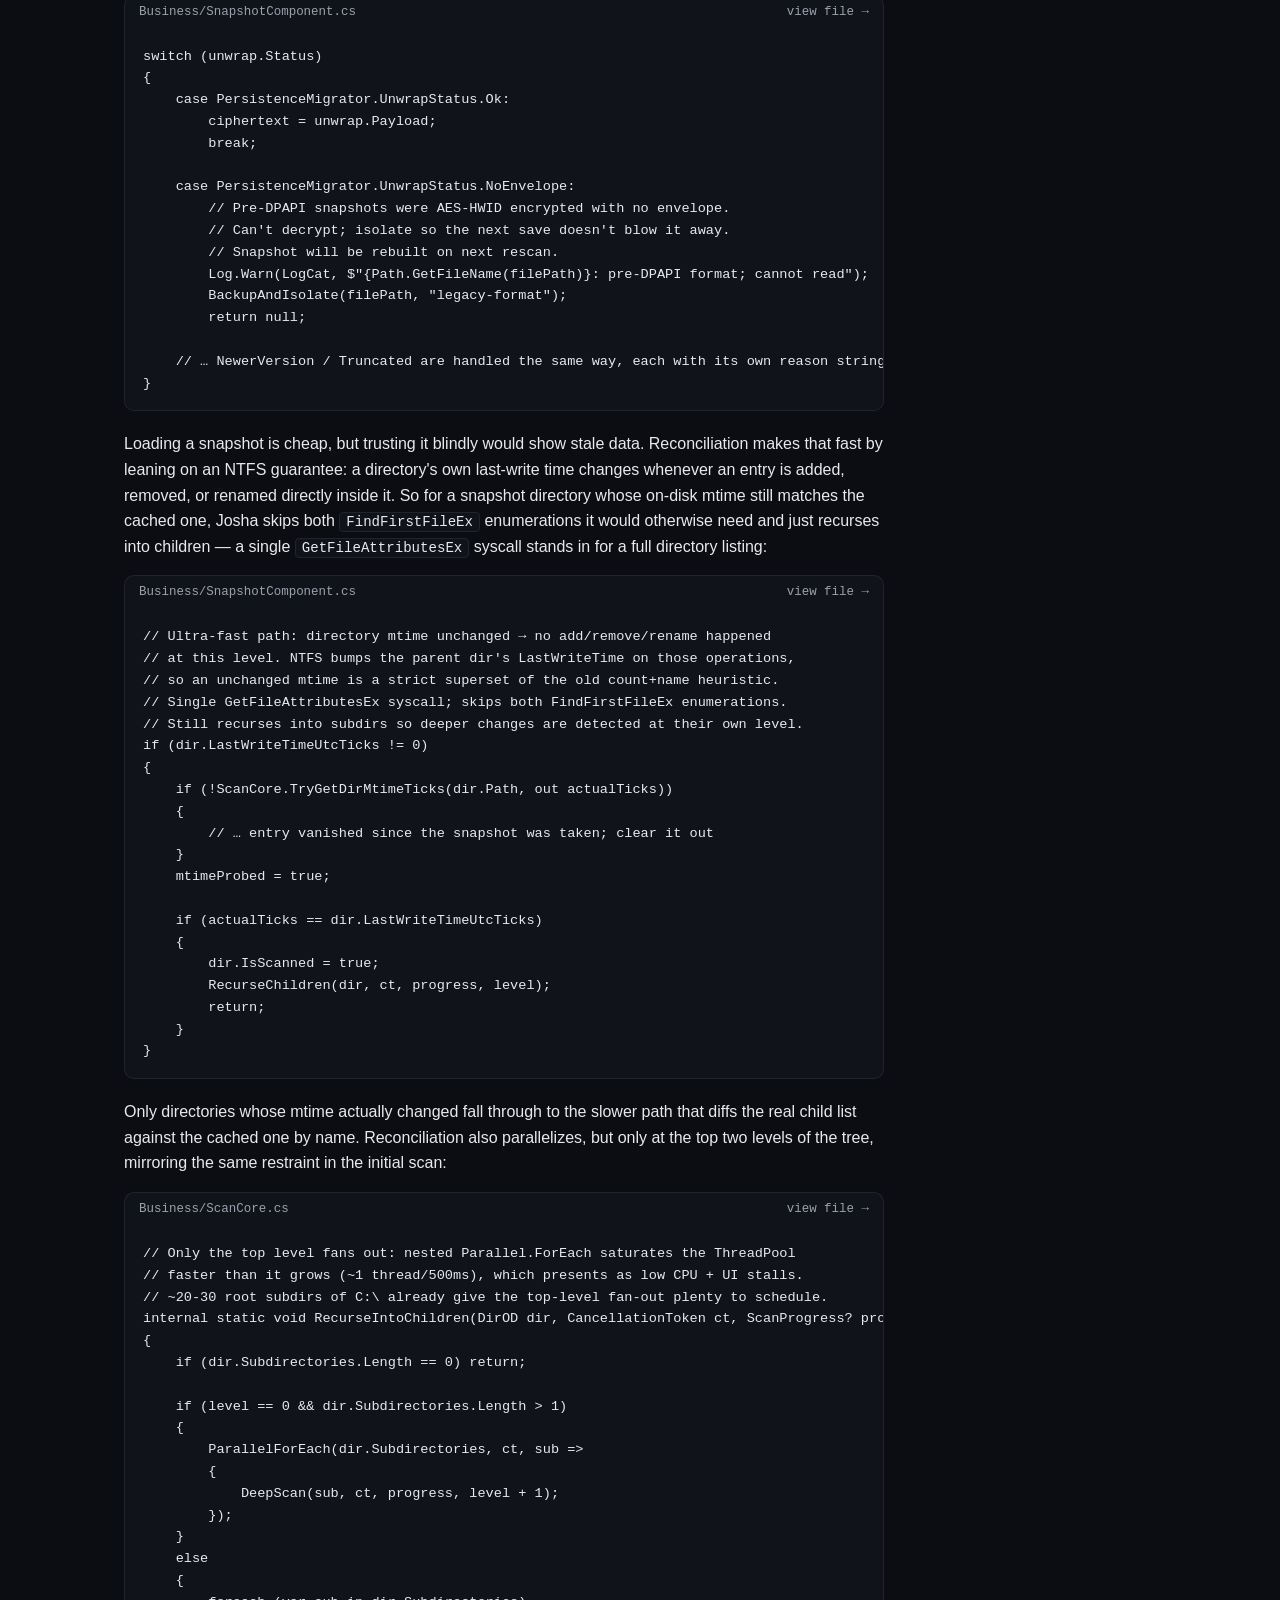
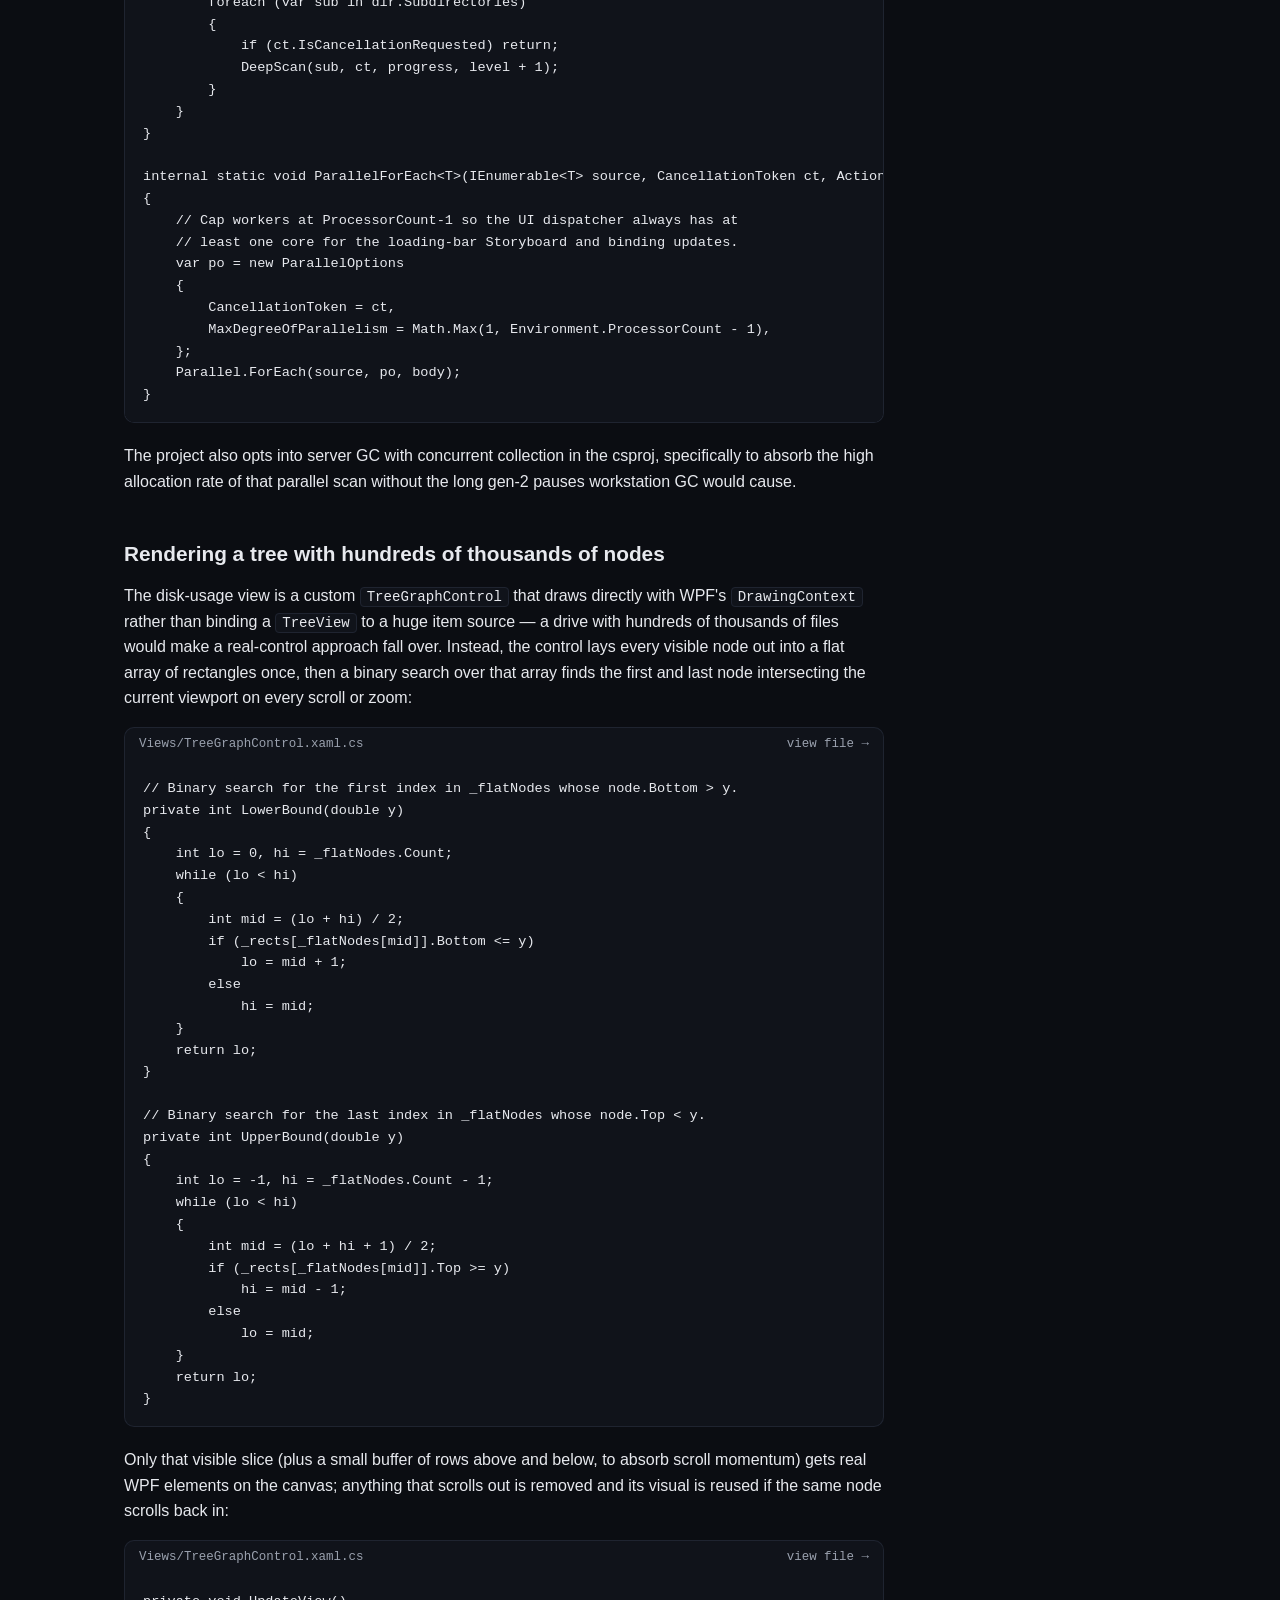
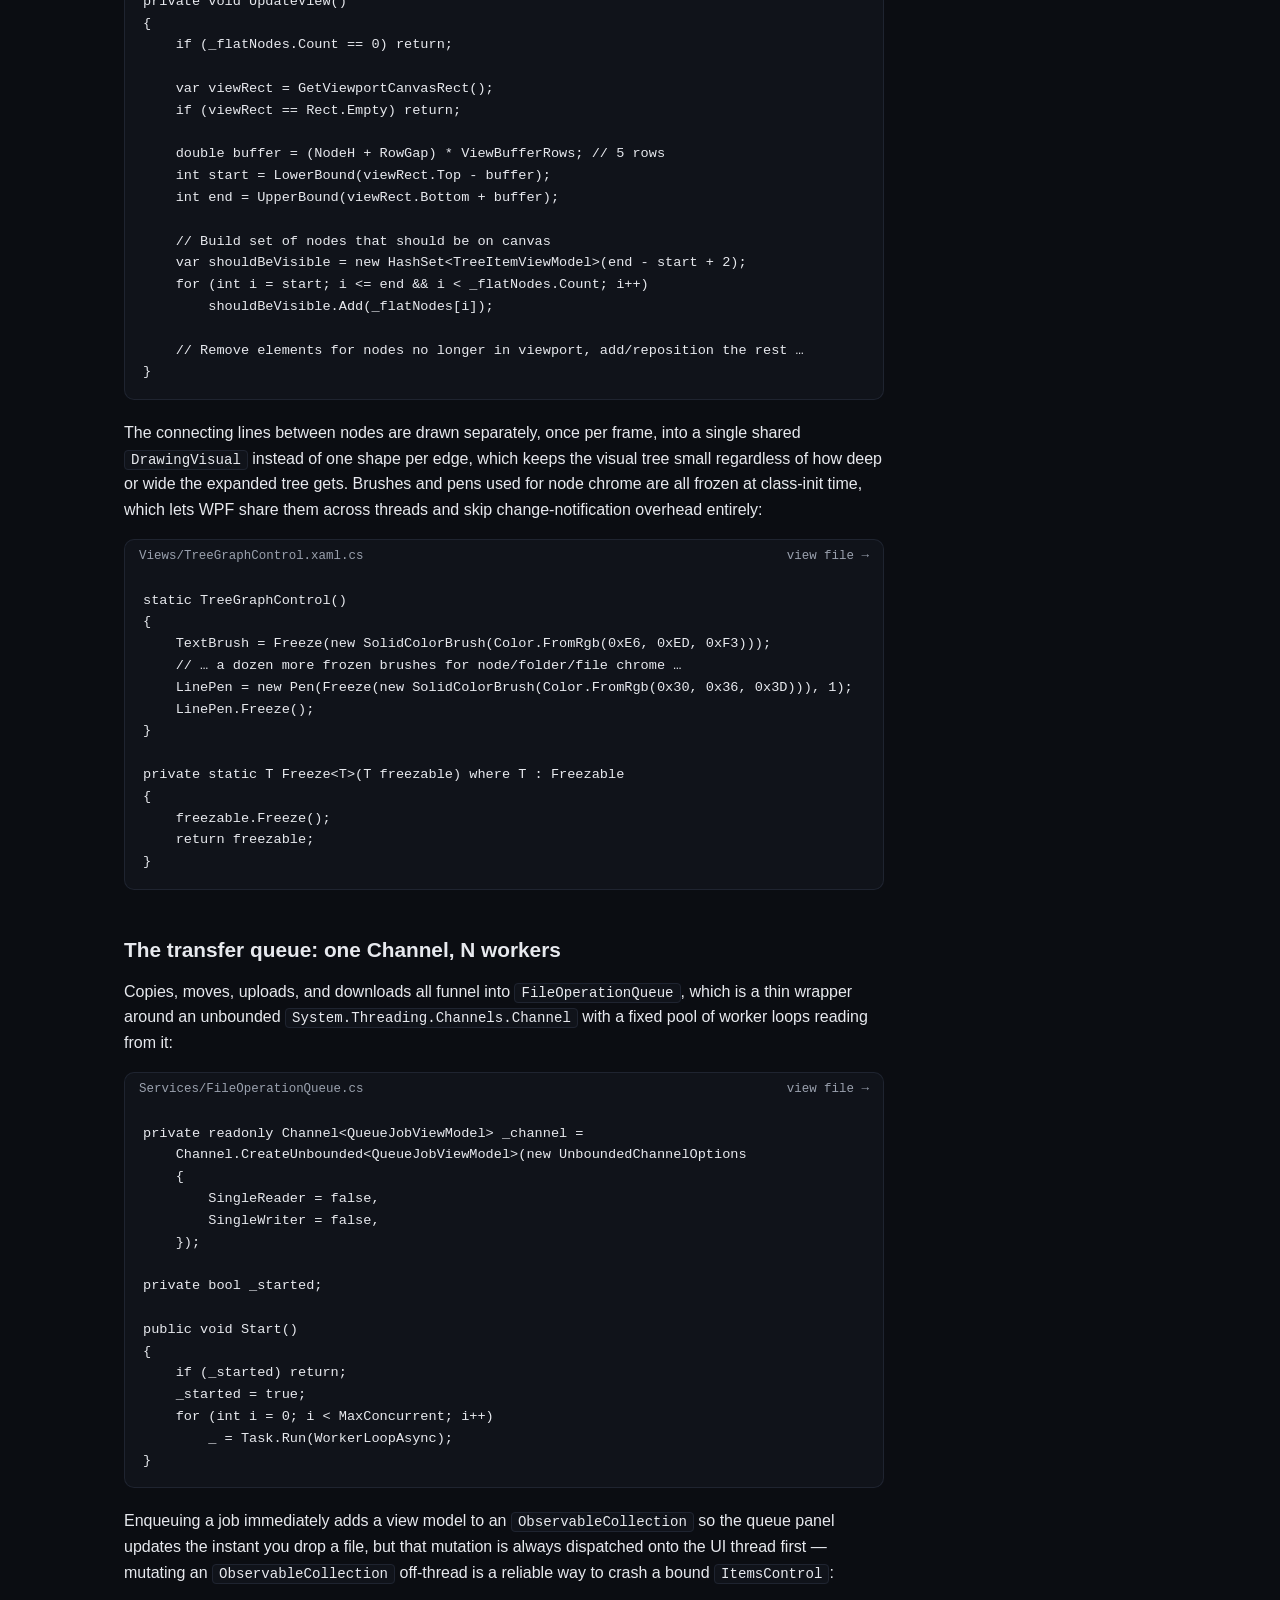
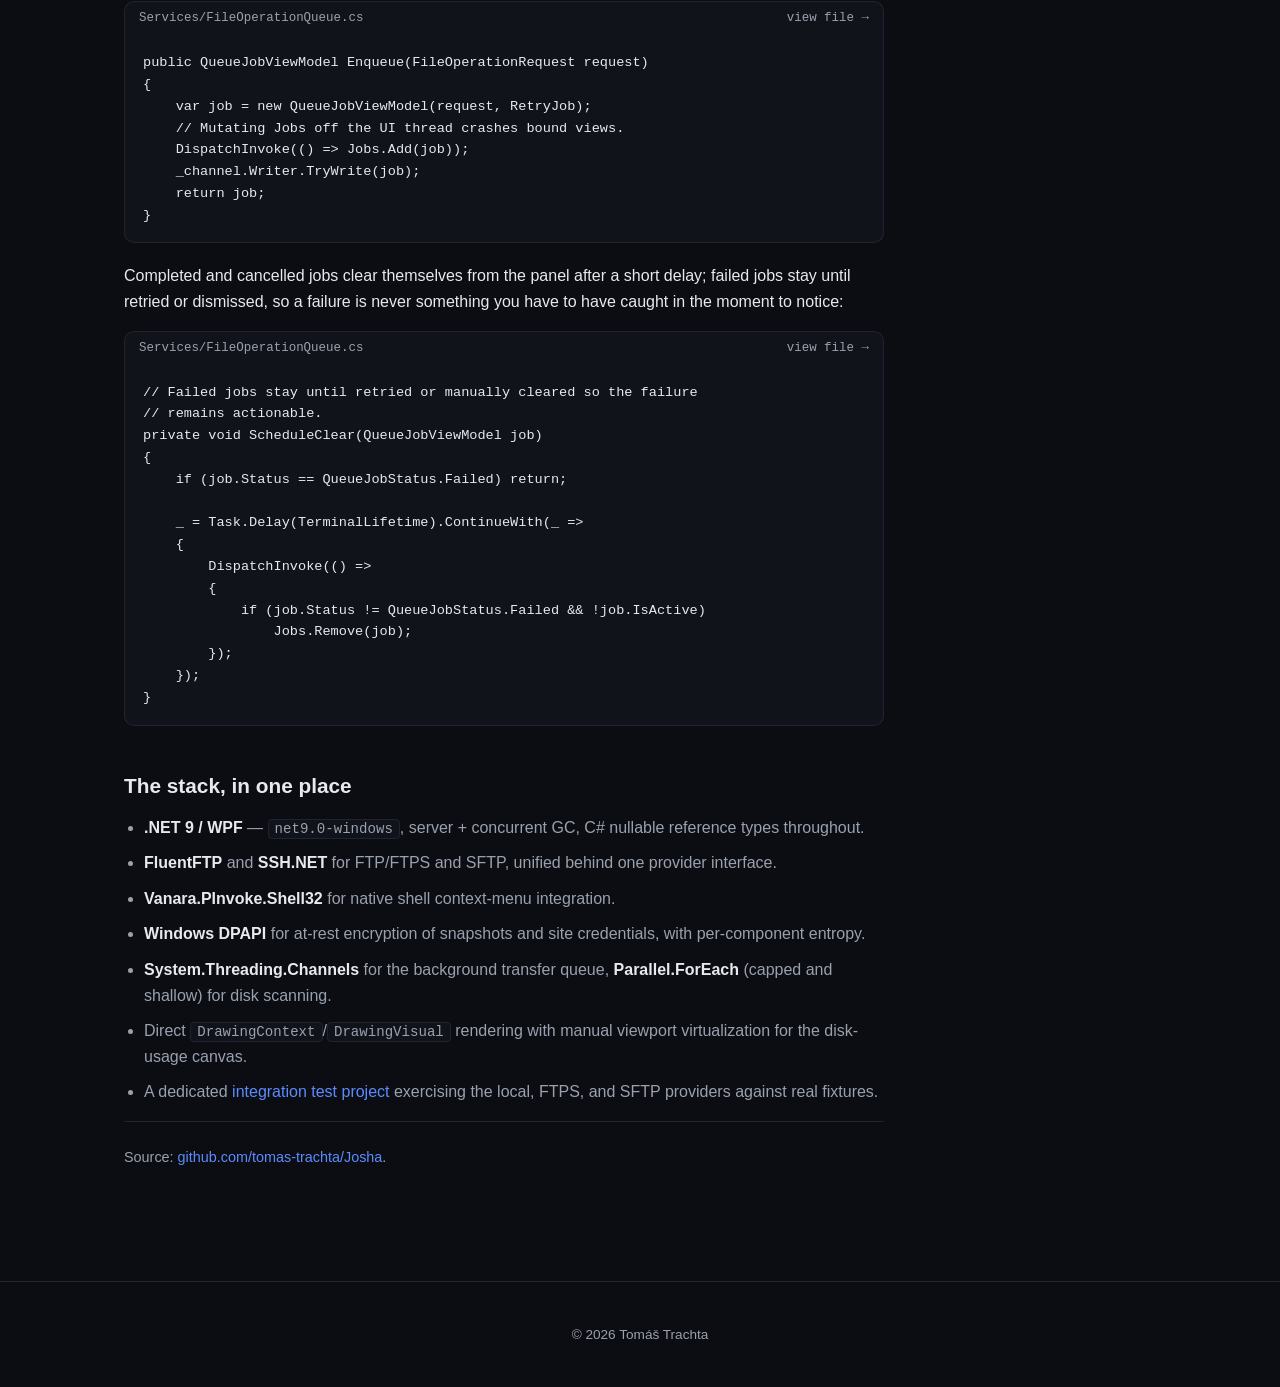
==== commit 5a806fa5: "add code snippets" ====
--- a/articles/josha.html
+++ b/articles/josha.html
@@ -32,63 +32,160 @@
 					It aims at the same muscle memory as Total Commander — two panes, function-key operations,
 					instant navigation — but adds first-class FTP/FTPS/SFTP sites, a disk-usage tree rendered
 					on a virtualized canvas, and a background job queue for copies and transfers. This is a
-					walkthrough of the parts of the codebase that make those features work, with links straight
-					to the source.
+					walkthrough of the parts of the codebase that make those features work, with real snippets
+					from the source (trimmed for length; <code>// …</code> marks an elision).
 				</p>
 
 				<h2>One provider abstraction, three back ends</h2>
 				<p>
 					Every pane operation — enumerate, copy, move, rename, delete, open a stream — goes through
-					<code>IFileSystemProvider</code>. The local file system, FTP/FTPS, and SFTP each implement
-					it, so the pane view models never branch on which kind of site they're looking at.
-					<a href="https://github.com/tomas-trachta/Josha/blob/main/Business/IFileSystemProvider.cs#L18-L65" target="_blank" rel="noopener">Business/IFileSystemProvider.cs#L18-L65</a>
-				</p>
-				<p>
-					The interesting bit is <code>ProviderId</code>
-					(<a href="https://github.com/tomas-trachta/Josha/blob/main/Business/IFileSystemProvider.cs#L24" target="_blank" rel="noopener">L24</a>).
-					Local shares one identity across both panes; every remote site gets its own. When the file
-					operation queue picks between a same-provider copy and a cross-provider import, it's just
-					comparing that string:
-				</p>
-				<pre><code>if (req.SrcProvider.ProviderId == req.DstProvider.ProviderId)
-    return await req.DstProvider.CopyAsync(req.SrcPath, req.DstPath, progress, req.Overwrite, ct);
-return await req.DstProvider.ImportFromAsync(req.SrcProvider, req.SrcPath, req.DstPath, progress, req.Overwrite, ct);</code></pre>
-				<p>
-					<a href="https://github.com/tomas-trachta/Josha/blob/main/Services/FileOperationQueue.cs#L105-L111" target="_blank" rel="noopener">Services/FileOperationQueue.cs#L105-L111</a>.
+					<code>IFileSystemProvider</code>, an interface with a <code>ProviderId</code>, a
+					<code>SupportsTreeGraph</code> flag, and per-operation async methods (<code>CopyAsync</code>,
+					<code>MoveAsync</code>, <code>ImportFromAsync</code>, …) that the local file system,
+					FTP/FTPS, and SFTP each implement, so the pane view models never branch on which kind of
+					site they're looking at. <code>ProviderId</code> is what makes cross-provider routing
+					possible: local shares one identity across both panes, every remote site gets its own.
+				</p>
+				<p>
+					The local provider mostly just forwards to the existing static file-ops helpers, but
+					<code>ImportFromAsync</code> is where the abstraction earns its keep: when the source is a
+					different provider (an FTP download landing on local disk, say) there's no OS-level fast
+					path, so it falls back to a manual read/write streaming loop instead:
+				</p>
+				<div class="snippet">
+					<div class="snippet-file"><span>Business/LocalFileSystemProvider.cs</span><a href="https://github.com/tomas-trachta/Josha/blob/main/Business/LocalFileSystemProvider.cs" target="_blank" rel="noopener">view file →</a></div>
+					<pre><code>public Task&lt;FileOpsComponent.OpResult&gt; ImportFromAsync(
+    IFileSystemProvider src, string srcPath, string dstPath,
+    IProgress&lt;long&gt;? bytesCopied, bool overwrite, CancellationToken ct)
+{
+    if (src is LocalFileSystemProvider)
+        return CopyAsync(srcPath, dstPath, bytesCopied, overwrite, ct);
+
+    return CrossProviderCopyAsync(src, srcPath, dstPath, bytesCopied, overwrite, ct);
+}
+
+private async Task&lt;FileOpsComponent.OpResult&gt; CrossProviderCopyAsync(
+    IFileSystemProvider src, string srcPath, string dstPath,
+    IProgress&lt;long&gt;? bytesCopied, bool overwrite, CancellationToken ct)
+{
+    try
+    {
+        if (File.Exists(dstPath) &amp;&amp; !overwrite)
+            return FileOpsComponent.OpResult.Fail($"Destination exists: {Path.GetFileName(dstPath)}");
+
+        await using var srcStream = await src.OpenReadAsync(srcPath, ct).ConfigureAwait(false);
+        await using var dstStream = await OpenWriteAsync(dstPath, overwrite, ct).ConfigureAwait(false);
+
+        var buffer = new byte[1024 * 1024];
+        long total = 0;
+        int read;
+        while ((read = await srcStream.ReadAsync(buffer.AsMemory(), ct).ConfigureAwait(false)) &gt; 0)
+        {
+            await dstStream.WriteAsync(buffer.AsMemory(0, read), ct).ConfigureAwait(false);
+            total += read;
+            bytesCopied?.Report(total);
+        }
+        return FileOpsComponent.OpResult.Ok();
+    }
+    catch (OperationCanceledException) { return FileOpsComponent.OpResult.Cancelled(); }
+    catch (Exception ex) { return FileOpsComponent.OpResult.Fail(ex.Message); }
+}</code></pre>
+				</div>
+				<p>
+					When the file operation queue picks between a same-provider copy and a cross-provider
+					import, it's just comparing that string:
+				</p>
+				<div class="snippet">
+					<div class="snippet-file"><span>Services/FileOperationQueue.cs</span><a href="https://github.com/tomas-trachta/Josha/blob/main/Services/FileOperationQueue.cs" target="_blank" rel="noopener">view file →</a></div>
+					<pre><code>if (req.SrcProvider.ProviderId == req.DstProvider.ProviderId)
+    return await req.DstProvider.CopyAsync(req.SrcPath, req.DstPath, progress, req.Overwrite, ct).ConfigureAwait(false);
+return await req.DstProvider.ImportFromAsync(req.SrcProvider, req.SrcPath, req.DstPath, progress, req.Overwrite, ct).ConfigureAwait(false);</code></pre>
+				</div>
+				<p>
 					That single check is what turns "drag a file from the left pane to the right pane" into
 					either a local copy, an FTP upload, or an SFTP download, with no special-casing anywhere
 					above it. Cross-provider moves reuse the same import path and only delete the source once
-					the copy has actually succeeded, so a failed delete leaves a duplicate instead of losing
-					data — <a href="https://github.com/tomas-trachta/Josha/blob/main/Services/FileOperationQueue.cs#L119-L126" target="_blank" rel="noopener">L119-L126</a>.
-				</p>
-				<p>
-					A provider also declares whether it <code>SupportsTreeGraph</code>
-					(<a href="https://github.com/tomas-trachta/Josha/blob/main/Business/IFileSystemProvider.cs#L28-L30" target="_blank" rel="noopener">L28-L30</a>) —
-					the disk-usage view needs a full recursive snapshot, which only makes sense for local
-					drives, so the pane simply greys out the shortcut for remote sites instead of the view
-					model needing to know why.
-				</p>
+					the copy has actually succeeded, so a failed delete leaves a duplicate instead of losing data:
+				</p>
+				<div class="snippet">
+					<div class="snippet-file"><span>Services/FileOperationQueue.cs</span><a href="https://github.com/tomas-trachta/Josha/blob/main/Services/FileOperationQueue.cs" target="_blank" rel="noopener">view file →</a></div>
+					<pre><code>if (req.SrcProvider.ProviderId == req.DstProvider.ProviderId)
+    return await req.DstProvider.MoveAsync(req.SrcPath, req.DstPath, progress, req.Overwrite, ct).ConfigureAwait(false);
+
+// Cross-provider: copy first, delete source only on success.
+// If the delete fails the file is duplicated, not lost.
+var copy = await req.DstProvider.ImportFromAsync(req.SrcProvider, req.SrcPath, req.DstPath, progress, req.Overwrite, ct).ConfigureAwait(false);
+if (!copy.Success) return copy;
+
+var del = await req.SrcProvider.DeleteAsync(req.SrcPath, toRecycle: false, ct).ConfigureAwait(false);
+if (!del.Success) return FileOpsComponent.OpResult.Fail($"Copied but couldn't remove source: {del.Error}");
+return FileOpsComponent.OpResult.Ok();</code></pre>
+				</div>
 
 				<h2>FTP and SFTP: pooled connections, not one-shot clients</h2>
 				<p>
 					Remote sites are backed by <a href="https://www.nuget.org/packages/FluentFTP" target="_blank" rel="noopener">FluentFTP</a>
 					for FTP/FTPS and <a href="https://www.nuget.org/packages/SSH.NET" target="_blank" rel="noopener">SSH.NET</a>
-					for SFTP, both sitting behind a shared <code>IRemoteClient</code> interface
-					(<a href="https://github.com/tomas-trachta/Josha/blob/main/Business/Ftp/IRemoteClient.cs" target="_blank" rel="noopener">Business/Ftp/IRemoteClient.cs</a>).
-					Opening a control connection per operation would make every remote listing feel like a
-					page load, so <code>RemoteConnectionPool</code> keeps up to <code>MaxConnectionsPerSite</code>
-					live clients per site and recycles them across operations, closing a client only after it's
-					sat idle for <code>IdleSeconds</code>:
-					<a href="https://github.com/tomas-trachta/Josha/blob/main/Business/Ftp/RemoteConnectionPool.cs#L16-L41" target="_blank" rel="noopener">Business/Ftp/RemoteConnectionPool.cs#L16-L41</a>.
-				</p>
-				<p>
-					The acquire/release pattern is an <code>await using</code> lease — if an operation fails
-					with a connection-level fault, the caller marks the lease faulted so the pool disposes the
-					client instead of handing a half-dead connection to the next caller. The file operation
-					queue defaults to <code>MaxConcurrent = 3</code> precisely because a single site's pool
-					only holds 2 connections; that leaves room for a local copy to run alongside a remote
-					transfer without starving either
-					(<a href="https://github.com/tomas-trachta/Josha/blob/main/Services/FileOperationQueue.cs#L10-L14" target="_blank" rel="noopener">Services/FileOperationQueue.cs#L10-L14</a>).
+					for SFTP, both sitting behind a shared <code>IRemoteClient</code> interface. Opening a
+					control connection per operation would make every remote listing feel like a page load, so
+					<code>RemoteConnectionPool</code> keeps a small number of live clients per site and recycles
+					them across operations:
+				</p>
+				<div class="snippet">
+					<div class="snippet-file"><span>Business/Ftp/RemoteConnectionPool.cs</span><a href="https://github.com/tomas-trachta/Josha/blob/main/Business/Ftp/RemoteConnectionPool.cs" target="_blank" rel="noopener">view file →</a></div>
+					<pre><code>public async Task&lt;Lease&gt; AcquireAsync(CancellationToken ct)
+{
+    await _gate.WaitAsync(ct).ConfigureAwait(false);
+    try
+    {
+        IRemoteClient? client = TakeIdle();
+        if (client == null)
+        {
+            client = CreateClient();
+            await client.ConnectAsync(ct).ConfigureAwait(false);
+        }
+        Interlocked.Increment(ref _outstanding);
+        return new Lease(this, client);
+    }
+    catch
+    {
+        _gate.Release();
+        throw;
+    }
+}</code></pre>
+				</div>
+				<p>
+					A <code>SemaphoreSlim</code> sized to <code>MaxConnectionsPerSite</code> (2) caps
+					concurrency, and an idle client is reused before a new connection is opened. Release puts
+					the client back on an idle list guarded by its own cancellable eviction timer rather than
+					disconnecting it immediately:
+				</p>
+				<div class="snippet">
+					<div class="snippet-file"><span>Business/Ftp/RemoteConnectionPool.cs</span><a href="https://github.com/tomas-trachta/Josha/blob/main/Business/Ftp/RemoteConnectionPool.cs" target="_blank" rel="noopener">view file →</a></div>
+					<pre><code>if (faulted || !client.IsConnected)
+{
+    await client.DisposeAsync().ConfigureAwait(false);
+    return;
+}
+
+// CTS must exist before the entry is visible to TakeIdle —
+// otherwise a parallel acquire pulls the entry while Cts is
+// null, can't cancel the pending eviction, and the eviction
+// later disposes a client the lease holder is still using.
+var entry = new IdleEntry { Client = client };
+entry.Cts = new CancellationTokenSource();
+lock (_stateLock) _idle.Add(entry);
+
+_ = Task.Delay(TimeSpan.FromSeconds(IdleSeconds), entry.Cts.Token)
+    .ContinueWith(async _ =&gt; await EvictAsync(entry).ConfigureAwait(false),
+        TaskContinuationOptions.OnlyOnRanToCompletion);</code></pre>
+				</div>
+				<p>
+					If an operation fails with a connection-level fault, the caller marks the lease faulted
+					so the pool disposes the client instead of handing a half-dead connection to the next
+					caller. The file operation queue defaults to <code>MaxConcurrent = 3</code> precisely
+					because a single site's pool only holds 2 connections; that leaves room for a local copy
+					to run alongside a remote transfer without starving either.
 				</p>
 
 				<h2>Edit-on-server, without a per-file watcher</h2>
@@ -97,33 +194,142 @@
 					editor, and uploads the result back on save. The tricky part is detecting "save" reliably:
 					most editors don't write to the target file directly, they write a sibling temp file and
 					rename it over the original, which a <code>FileSystemWatcher</code> scoped to the single
-					file would miss entirely. <code>EditOnServerWatcher</code> instead watches the containing
-					temp directory and listens for both <code>Changed</code> and <code>Renamed→target</code>
-					events, debounces 400&nbsp;ms because editors fire multiple events per save, and hashes the
-					file before each upload so an editor's on-load "changed" burst or an unmodified save
-					doesn't trigger a redundant upload:
-					<a href="https://github.com/tomas-trachta/Josha/blob/main/Services/EditOnServerWatcher.cs#L10-L22" target="_blank" rel="noopener">Services/EditOnServerWatcher.cs#L10-L22</a>.
-					The actual upload goes back through the same <code>RemoteConnectionPool</code> as every
-					other transfer, so it isn't a special code path competing for connections.
+					file would miss entirely:
+				</p>
+				<div class="snippet">
+					<div class="snippet-file"><span>Services/EditOnServerWatcher.cs</span><a href="https://github.com/tomas-trachta/Josha/blob/main/Services/EditOnServerWatcher.cs" target="_blank" rel="noopener">view file →</a></div>
+					<pre><code>_watcher = new FileSystemWatcher(tempDir)
+{
+    NotifyFilter = NotifyFilters.LastWrite
+                 | NotifyFilters.FileName
+                 | NotifyFilters.Size,
+    EnableRaisingEvents = true,
+};
+_watcher.Changed += OnTempChanged;
+_watcher.Renamed += OnTempRenamed;
+
+// …
+
+private void ScheduleUpload()
+{
+    _debounceCts?.Cancel();
+    _debounceCts = new CancellationTokenSource();
+    var token = _debounceCts.Token;
+    _ = Task.Delay(TimeSpan.FromMilliseconds(400), token).ContinueWith(async t =&gt;
+    {
+        if (t.IsCanceled) return;
+        await TryUploadAsync().ConfigureAwait(false);
+    }, TaskScheduler.Default);
+}</code></pre>
+				</div>
+				<p>
+					Once the debounce timer fires, the file is hashed and compared against the hash of the
+					last upload — an unmodified save or an editor's on-load <code>Changed</code> burst never
+					reaches the network:
+				</p>
+				<div class="snippet">
+					<div class="snippet-file"><span>Services/EditOnServerWatcher.cs</span><a href="https://github.com/tomas-trachta/Josha/blob/main/Services/EditOnServerWatcher.cs" target="_blank" rel="noopener">view file →</a></div>
+					<pre><code>string newHash = HashFile(_tempFile);
+if (newHash == _lastUploadedHash) return;
+
+await using var fs = new FileStream(_tempFile, FileMode.Open, FileAccess.Read, FileShare.ReadWrite,
+    256 * 1024, useAsync: true);
+await using var lease = await RemoteConnectionPool.AcquireAsync(_site, default).ConfigureAwait(false);
+try
+{
+    await lease.Client.UploadAsync(fs, _remotePath, overwrite: true, resume: false, null, default).ConfigureAwait(false);
+}
+catch { lease.Faulted = true; throw; }
+
+_lastUploadedHash = newHash;</code></pre>
+				</div>
+				<p>
+					The upload goes back through the same <code>RemoteConnectionPool</code> as every other
+					transfer, so it isn't a special code path competing for connections.
 				</p>
 
 				<h2>Disk usage: an encrypted, incrementally-reconciled snapshot</h2>
 				<p>
 					The disk-usage tree needs a full recursive walk of a drive, which is too slow to redo on
-					every open. Josha instead persists a tree snapshot per drive letter to
-					<code>josha_data\tree.&lt;letter&gt;.daps</code>
-					(<a href="https://github.com/tomas-trachta/Josha/blob/main/Business/SnapshotComponent.cs#L24-L31" target="_blank" rel="noopener">Business/SnapshotComponent.cs#L24-L31</a>),
-					a flattened, indentation-delimited text format encoding each directory's name, size,
-					child counts, and last-write time, then encrypts it with Windows DPAPI scoped to the
-					current user before writing it to disk
-					(<a href="https://github.com/tomas-trachta/Josha/blob/main/Business/SnapshotComponent.cs#L91-L104" target="_blank" rel="noopener">L91-L104</a>,
-					<a href="https://github.com/tomas-trachta/Josha/blob/main/Business/CryptoComponent.cs#L6-L18" target="_blank" rel="noopener">Business/CryptoComponent.cs#L6-L18</a>).
-					Each caller supplies its own entropy value so one DPAPI-protected file can't be decrypted
-					by unrelated code running as the same user, and because DPAPI keys are tied to the user
-					profile and machine, a copied snapshot file is unreadable on another PC — it just gets
-					rebuilt on the next scan instead of crashing
-					(<a href="https://github.com/tomas-trachta/Josha/blob/main/Business/SnapshotComponent.cs#L127-L156" target="_blank" rel="noopener">L127-L156</a>).
-				</p>
+					every open. Josha instead persists a tree snapshot per drive letter:
+				</p>
+				<div class="snippet">
+					<div class="snippet-file"><span>Business/SnapshotComponent.cs</span><a href="https://github.com/tomas-trachta/Josha/blob/main/Business/SnapshotComponent.cs" target="_blank" rel="noopener">view file →</a></div>
+					<pre><code>private static string GetDataDir() =&gt;
+    DirectoryAnalyserComponent.WinRoot + "josha_data";
+
+private static string GetSnapshotPath(string driveLetter)
+{
+    var letter = NormalizeDriveLetter(driveLetter);
+    return Path.Combine(GetDataDir(), $"tree.{letter}.daps");
+}</code></pre>
+				</div>
+				<p>
+					That's a flattened, indentation-delimited text format encoding each directory's name, size,
+					child counts, and last-write time, then encrypted with Windows DPAPI scoped to the current
+					user before it's written to disk:
+				</p>
+				<div class="snippet">
+					<div class="snippet-file"><span>Business/SnapshotComponent.cs</span><a href="https://github.com/tomas-trachta/Josha/blob/main/Business/SnapshotComponent.cs" target="_blank" rel="noopener">view file →</a></div>
+					<pre><code>var sb = new StringBuilder();
+WriteNode(sb, root, 0);
+
+try
+{
+    var encrypted = CryptoComponent.ProtectString(sb.ToString(), DpapiEntropy);
+    var wrapped = PersistenceMigrator.WrapV1(encrypted);
+    FileAnalyserComponent.WriteFile(filePath, wrapped);
+}
+catch (Exception ex)
+{
+    Log.Error(LogCat, $"Failed to save {Path.GetFileName(filePath)}", ex);
+}</code></pre>
+				</div>
+				<p>
+					Each caller of the underlying <code>ProtectedData.Protect</code>/<code>Unprotect</code>
+					wrapper supplies its own entropy value so one DPAPI-protected file can't be decrypted by
+					unrelated code running as the same user, and because DPAPI keys are tied to the user
+					profile and machine, a copied snapshot file is unreadable on another PC. Loading catches
+					that failure explicitly and isolates the file instead of crashing — the snapshot just
+					gets rebuilt on the next scan:
+				</p>
+				<div class="snippet">
+					<div class="snippet-file"><span>Business/SnapshotComponent.cs</span><a href="https://github.com/tomas-trachta/Josha/blob/main/Business/SnapshotComponent.cs" target="_blank" rel="noopener">view file →</a></div>
+					<pre><code>string text;
+try
+{
+    text = CryptoComponent.UnprotectString(ciphertext, DpapiEntropy);
+}
+catch (Exception ex)
+{
+    Log.Error(LogCat, $"DPAPI unprotect failed for {Path.GetFileName(filePath)} (different user/machine?)", ex);
+    BackupAndIsolate(filePath, "dpapi-failed");
+    return null;
+}</code></pre>
+				</div>
+				<p>
+					A few other corruption/version cases get the same treatment when unwrapping the file's
+					envelope, before decryption is even attempted:
+				</p>
+				<div class="snippet">
+					<div class="snippet-file"><span>Business/SnapshotComponent.cs</span><a href="https://github.com/tomas-trachta/Josha/blob/main/Business/SnapshotComponent.cs" target="_blank" rel="noopener">view file →</a></div>
+					<pre><code>switch (unwrap.Status)
+{
+    case PersistenceMigrator.UnwrapStatus.Ok:
+        ciphertext = unwrap.Payload;
+        break;
+
+    case PersistenceMigrator.UnwrapStatus.NoEnvelope:
+        // Pre-DPAPI snapshots were AES-HWID encrypted with no envelope.
+        // Can't decrypt; isolate so the next save doesn't blow it away.
+        // Snapshot will be rebuilt on next rescan.
+        Log.Warn(LogCat, $"{Path.GetFileName(filePath)}: pre-DPAPI format; cannot read");
+        BackupAndIsolate(filePath, "legacy-format");
+        return null;
+
+    // … NewerVersion / Truncated are handled the same way, each with its own reason string
+}</code></pre>
+				</div>
 				<p>
 					Loading a snapshot is cheap, but trusting it blindly would show stale data. Reconciliation
 					makes that fast by leaning on an NTFS guarantee: a directory's own last-write time changes
@@ -132,22 +338,74 @@
 					<code>FindFirstFileEx</code> enumerations it would otherwise need and just recurses into
 					children — a single <code>GetFileAttributesEx</code> syscall stands in for a full directory
 					listing:
-					<a href="https://github.com/tomas-trachta/Josha/blob/main/Business/SnapshotComponent.cs#L393-L425" target="_blank" rel="noopener">Business/SnapshotComponent.cs#L393-L425</a>.
-					Only directories whose mtime actually changed fall through to the slower path that
-					diffs the real child list against the cached one by name.
-				</p>
-				<p>
-					Reconciliation also parallelizes, but only at the top two levels of the tree
-					(<a href="https://github.com/tomas-trachta/Josha/blob/main/Business/SnapshotComponent.cs#L514-L542" target="_blank" rel="noopener">L514-L542</a>),
-					mirroring the same restraint in the initial scan: nesting <code>Parallel.ForEach</code>
-					calls saturates the .NET thread pool faster than it can grow (roughly one new thread every
-					500&nbsp;ms), which shows up as low CPU usage and a stalled UI rather than a fast scan —
-					fanning out once at the root, with ~20-30 subdirectories under a typical <code>C:\</code>,
-					already gives the scheduler plenty to chew on
-					(<a href="https://github.com/tomas-trachta/Josha/blob/main/Business/ScanCore.cs#L73-L95" target="_blank" rel="noopener">Business/ScanCore.cs#L73-L95</a>).
-					The degree of parallelism is also capped at <code>ProcessorCount - 1</code> so the
-					dispatcher thread always keeps a core free for the loading-bar animation and UI bindings
-					(<a href="https://github.com/tomas-trachta/Josha/blob/main/Business/ScanCore.cs#L97-L110" target="_blank" rel="noopener">L97-L110</a>).
+				</p>
+				<div class="snippet">
+					<div class="snippet-file"><span>Business/SnapshotComponent.cs</span><a href="https://github.com/tomas-trachta/Josha/blob/main/Business/SnapshotComponent.cs" target="_blank" rel="noopener">view file →</a></div>
+					<pre><code>// Ultra-fast path: directory mtime unchanged → no add/remove/rename happened
+// at this level. NTFS bumps the parent dir's LastWriteTime on those operations,
+// so an unchanged mtime is a strict superset of the old count+name heuristic.
+// Single GetFileAttributesEx syscall; skips both FindFirstFileEx enumerations.
+// Still recurses into subdirs so deeper changes are detected at their own level.
+if (dir.LastWriteTimeUtcTicks != 0)
+{
+    if (!ScanCore.TryGetDirMtimeTicks(dir.Path, out actualTicks))
+    {
+        // … entry vanished since the snapshot was taken; clear it out
+    }
+    mtimeProbed = true;
+
+    if (actualTicks == dir.LastWriteTimeUtcTicks)
+    {
+        dir.IsScanned = true;
+        RecurseChildren(dir, ct, progress, level);
+        return;
+    }
+}</code></pre>
+				</div>
+				<p>
+					Only directories whose mtime actually changed fall through to the slower path that diffs
+					the real child list against the cached one by name. Reconciliation also parallelizes, but
+					only at the top two levels of the tree, mirroring the same restraint in the initial scan:
+				</p>
+				<div class="snippet">
+					<div class="snippet-file"><span>Business/ScanCore.cs</span><a href="https://github.com/tomas-trachta/Josha/blob/main/Business/ScanCore.cs" target="_blank" rel="noopener">view file →</a></div>
+					<pre><code>// Only the top level fans out: nested Parallel.ForEach saturates the ThreadPool
+// faster than it grows (~1 thread/500ms), which presents as low CPU + UI stalls.
+// ~20-30 root subdirs of C:\ already give the top-level fan-out plenty to schedule.
+internal static void RecurseIntoChildren(DirOD dir, CancellationToken ct, ScanProgress? progress, int level)
+{
+    if (dir.Subdirectories.Length == 0) return;
+
+    if (level == 0 &amp;&amp; dir.Subdirectories.Length &gt; 1)
+    {
+        ParallelForEach(dir.Subdirectories, ct, sub =&gt;
+        {
+            DeepScan(sub, ct, progress, level + 1);
+        });
+    }
+    else
+    {
+        foreach (var sub in dir.Subdirectories)
+        {
+            if (ct.IsCancellationRequested) return;
+            DeepScan(sub, ct, progress, level + 1);
+        }
+    }
+}
+
+internal static void ParallelForEach&lt;T&gt;(IEnumerable&lt;T&gt; source, CancellationToken ct, Action&lt;T&gt; body)
+{
+    // Cap workers at ProcessorCount-1 so the UI dispatcher always has at
+    // least one core for the loading-bar Storyboard and binding updates.
+    var po = new ParallelOptions
+    {
+        CancellationToken = ct,
+        MaxDegreeOfParallelism = Math.Max(1, Environment.ProcessorCount - 1),
+    };
+    Parallel.ForEach(source, po, body);
+}</code></pre>
+				</div>
+				<p>
 					The project also opts into server GC with concurrent collection in the csproj, specifically
 					to absorb the high allocation rate of that parallel scan without the long gen-2 pauses
 					workstation GC would cause.
@@ -161,39 +419,154 @@
 					approach fall over. Instead, the control lays every visible node out into a flat array of
 					rectangles once, then a binary search over that array finds the first and last node
 					intersecting the current viewport on every scroll or zoom:
-					<a href="https://github.com/tomas-trachta/Josha/blob/main/Views/TreeGraphControl.xaml.cs#L353-L385" target="_blank" rel="noopener">Views/TreeGraphControl.xaml.cs#L353-L385</a>.
-				</p>
-				<p>
-					Only that visible slice (plus a small buffer of
-					<a href="https://github.com/tomas-trachta/Josha/blob/main/Views/TreeGraphControl.xaml.cs#L21" target="_blank" rel="noopener">5 rows</a>
-					above and below, to absorb scroll momentum) gets real WPF elements on the canvas; anything
-					that scrolls out is removed and its visual is reused if the same node scrolls back in
-					(<a href="https://github.com/tomas-trachta/Josha/blob/main/Views/TreeGraphControl.xaml.cs#L387-L438" target="_blank" rel="noopener">L387-L438</a>).
+				</p>
+				<div class="snippet">
+					<div class="snippet-file"><span>Views/TreeGraphControl.xaml.cs</span><a href="https://github.com/tomas-trachta/Josha/blob/main/Views/TreeGraphControl.xaml.cs" target="_blank" rel="noopener">view file →</a></div>
+					<pre><code>// Binary search for the first index in _flatNodes whose node.Bottom &gt; y.
+private int LowerBound(double y)
+{
+    int lo = 0, hi = _flatNodes.Count;
+    while (lo &lt; hi)
+    {
+        int mid = (lo + hi) / 2;
+        if (_rects[_flatNodes[mid]].Bottom &lt;= y)
+            lo = mid + 1;
+        else
+            hi = mid;
+    }
+    return lo;
+}
+
+// Binary search for the last index in _flatNodes whose node.Top &lt; y.
+private int UpperBound(double y)
+{
+    int lo = -1, hi = _flatNodes.Count - 1;
+    while (lo &lt; hi)
+    {
+        int mid = (lo + hi + 1) / 2;
+        if (_rects[_flatNodes[mid]].Top &gt;= y)
+            hi = mid - 1;
+        else
+            lo = mid;
+    }
+    return lo;
+}</code></pre>
+				</div>
+				<p>
+					Only that visible slice (plus a small buffer of rows above and below, to absorb scroll
+					momentum) gets real WPF elements on the canvas; anything that scrolls out is removed and
+					its visual is reused if the same node scrolls back in:
+				</p>
+				<div class="snippet">
+					<div class="snippet-file"><span>Views/TreeGraphControl.xaml.cs</span><a href="https://github.com/tomas-trachta/Josha/blob/main/Views/TreeGraphControl.xaml.cs" target="_blank" rel="noopener">view file →</a></div>
+					<pre><code>private void UpdateView()
+{
+    if (_flatNodes.Count == 0) return;
+
+    var viewRect = GetViewportCanvasRect();
+    if (viewRect == Rect.Empty) return;
+
+    double buffer = (NodeH + RowGap) * ViewBufferRows; // 5 rows
+    int start = LowerBound(viewRect.Top - buffer);
+    int end = UpperBound(viewRect.Bottom + buffer);
+
+    // Build set of nodes that should be on canvas
+    var shouldBeVisible = new HashSet&lt;TreeItemViewModel&gt;(end - start + 2);
+    for (int i = start; i &lt;= end &amp;&amp; i &lt; _flatNodes.Count; i++)
+        shouldBeVisible.Add(_flatNodes[i]);
+
+    // Remove elements for nodes no longer in viewport, add/reposition the rest …
+}</code></pre>
+				</div>
+				<p>
 					The connecting lines between nodes are drawn separately, once per frame, into a single
-					shared <code>DrawingVisual</code> instead of one shape per edge
-					(<a href="https://github.com/tomas-trachta/Josha/blob/main/Views/TreeGraphControl.xaml.cs#L452-L459" target="_blank" rel="noopener">L452-L459</a>),
-					which keeps the visual tree small regardless of how deep or wide the expanded tree gets.
-					Brushes and pens used for node chrome are all frozen at class-init time
-					(<a href="https://github.com/tomas-trachta/Josha/blob/main/Views/TreeGraphControl.xaml.cs#L46-L67" target="_blank" rel="noopener">L46-L67</a>),
-					which lets WPF share them across threads and skip change-notification overhead entirely.
-				</p>
+					shared <code>DrawingVisual</code> instead of one shape per edge, which keeps the visual
+					tree small regardless of how deep or wide the expanded tree gets. Brushes and pens used
+					for node chrome are all frozen at class-init time, which lets WPF share them across
+					threads and skip change-notification overhead entirely:
+				</p>
+				<div class="snippet">
+					<div class="snippet-file"><span>Views/TreeGraphControl.xaml.cs</span><a href="https://github.com/tomas-trachta/Josha/blob/main/Views/TreeGraphControl.xaml.cs" target="_blank" rel="noopener">view file →</a></div>
+					<pre><code>static TreeGraphControl()
+{
+    TextBrush = Freeze(new SolidColorBrush(Color.FromRgb(0xE6, 0xED, 0xF3)));
+    // … a dozen more frozen brushes for node/folder/file chrome …
+    LinePen = new Pen(Freeze(new SolidColorBrush(Color.FromRgb(0x30, 0x36, 0x3D))), 1);
+    LinePen.Freeze();
+}
+
+private static T Freeze&lt;T&gt;(T freezable) where T : Freezable
+{
+    freezable.Freeze();
+    return freezable;
+}</code></pre>
+				</div>
 
 				<h2>The transfer queue: one Channel, N workers</h2>
 				<p>
 					Copies, moves, uploads, and downloads all funnel into <code>FileOperationQueue</code>,
 					which is a thin wrapper around an unbounded <code>System.Threading.Channels.Channel</code>
-					with a fixed pool of worker loops reading from it
-					(<a href="https://github.com/tomas-trachta/Josha/blob/main/Services/FileOperationQueue.cs#L19-L34" target="_blank" rel="noopener">Services/FileOperationQueue.cs#L19-L34</a>).
+					with a fixed pool of worker loops reading from it:
+				</p>
+				<div class="snippet">
+					<div class="snippet-file"><span>Services/FileOperationQueue.cs</span><a href="https://github.com/tomas-trachta/Josha/blob/main/Services/FileOperationQueue.cs" target="_blank" rel="noopener">view file →</a></div>
+					<pre><code>private readonly Channel&lt;QueueJobViewModel&gt; _channel =
+    Channel.CreateUnbounded&lt;QueueJobViewModel&gt;(new UnboundedChannelOptions
+    {
+        SingleReader = false,
+        SingleWriter = false,
+    });
+
+private bool _started;
+
+public void Start()
+{
+    if (_started) return;
+    _started = true;
+    for (int i = 0; i &lt; MaxConcurrent; i++)
+        _ = Task.Run(WorkerLoopAsync);
+}</code></pre>
+				</div>
+				<p>
 					Enqueuing a job immediately adds a view model to an <code>ObservableCollection</code> so
 					the queue panel updates the instant you drop a file, but that mutation is always dispatched
 					onto the UI thread first — mutating an <code>ObservableCollection</code> off-thread is a
-					reliable way to crash a bound <code>ItemsControl</code>
-					(<a href="https://github.com/tomas-trachta/Josha/blob/main/Services/FileOperationQueue.cs#L36-L43" target="_blank" rel="noopener">L36-L43</a>).
+					reliable way to crash a bound <code>ItemsControl</code>:
+				</p>
+				<div class="snippet">
+					<div class="snippet-file"><span>Services/FileOperationQueue.cs</span><a href="https://github.com/tomas-trachta/Josha/blob/main/Services/FileOperationQueue.cs" target="_blank" rel="noopener">view file →</a></div>
+					<pre><code>public QueueJobViewModel Enqueue(FileOperationRequest request)
+{
+    var job = new QueueJobViewModel(request, RetryJob);
+    // Mutating Jobs off the UI thread crashes bound views.
+    DispatchInvoke(() =&gt; Jobs.Add(job));
+    _channel.Writer.TryWrite(job);
+    return job;
+}</code></pre>
+				</div>
+				<p>
 					Completed and cancelled jobs clear themselves from the panel after a short delay; failed
 					jobs stay until retried or dismissed, so a failure is never something you have to have
-					caught in the moment to notice
-					(<a href="https://github.com/tomas-trachta/Josha/blob/main/Services/FileOperationQueue.cs#L129-L143" target="_blank" rel="noopener">L129-L143</a>).
-				</p>
+					caught in the moment to notice:
+				</p>
+				<div class="snippet">
+					<div class="snippet-file"><span>Services/FileOperationQueue.cs</span><a href="https://github.com/tomas-trachta/Josha/blob/main/Services/FileOperationQueue.cs" target="_blank" rel="noopener">view file →</a></div>
+					<pre><code>// Failed jobs stay until retried or manually cleared so the failure
+// remains actionable.
+private void ScheduleClear(QueueJobViewModel job)
+{
+    if (job.Status == QueueJobStatus.Failed) return;
+
+    _ = Task.Delay(TerminalLifetime).ContinueWith(_ =&gt;
+    {
+        DispatchInvoke(() =&gt;
+        {
+            if (job.Status != QueueJobStatus.Failed &amp;&amp; !job.IsActive)
+                Jobs.Remove(job);
+        });
+    });
+}</code></pre>
+				</div>
 
 				<h2>The stack, in one place</h2>
 				<ul class="article-highlights">
--- a/assets/css/article.css
+++ b/assets/css/article.css
@@ -59,6 +59,38 @@
 	line-height: 1.55;
 }
 
+.snippet {
+	margin: 0 0 20px;
+}
+
+.snippet-file {
+	display: flex;
+	justify-content: space-between;
+	gap: 12px;
+	font-family: ui-monospace, SFMono-Regular, Menlo, Consolas, monospace;
+	font-size: 0.78rem;
+	color: var(--fg-dim);
+	background: var(--bg-alt);
+	border: 1px solid var(--border);
+	border-bottom: none;
+	border-radius: var(--radius) var(--radius) 0 0;
+	padding: 7px 14px;
+}
+
+.snippet-file a {
+	color: var(--fg-dim);
+}
+
+.snippet-file a:hover {
+	color: var(--accent);
+}
+
+.snippet pre {
+	margin: 0;
+	border-top: none;
+	border-radius: 0 0 var(--radius) var(--radius);
+}
+
 .article-highlights {
 	padding-left: 20px;
 	margin: 0 0 16px;
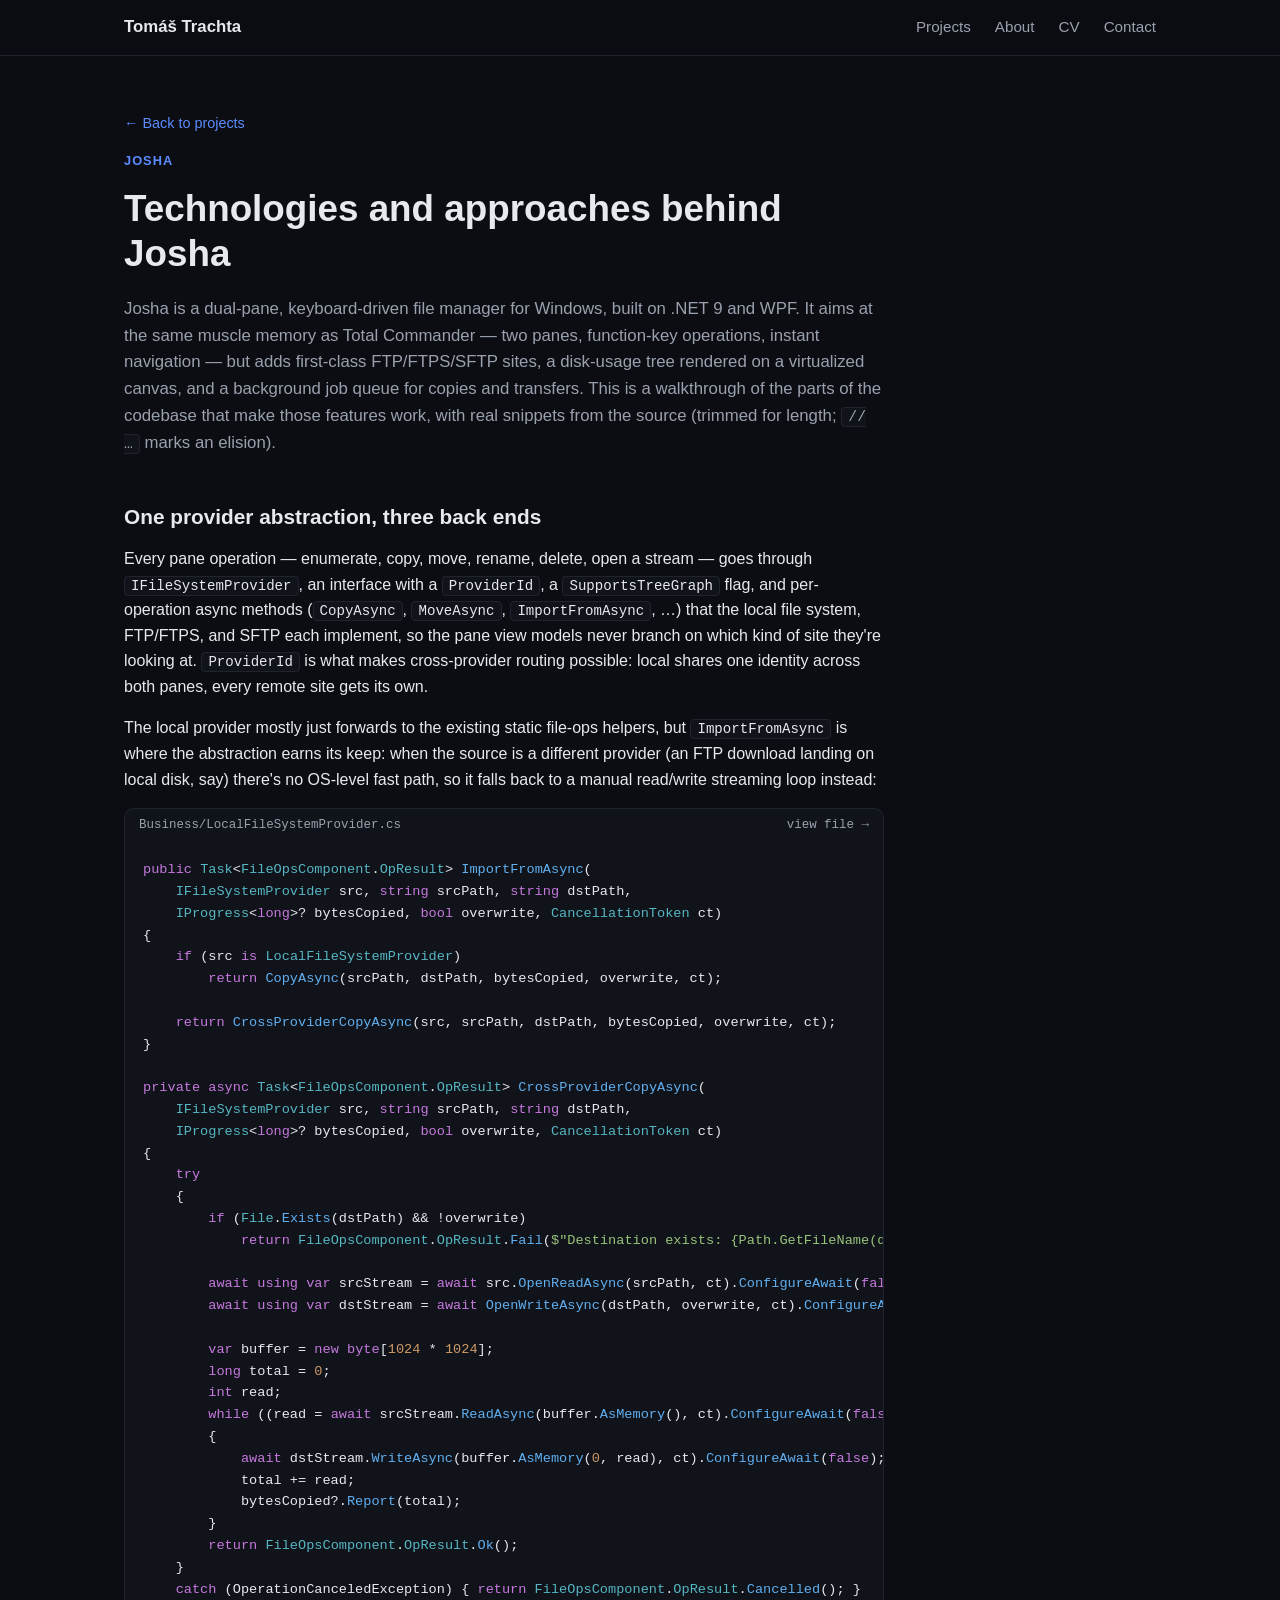
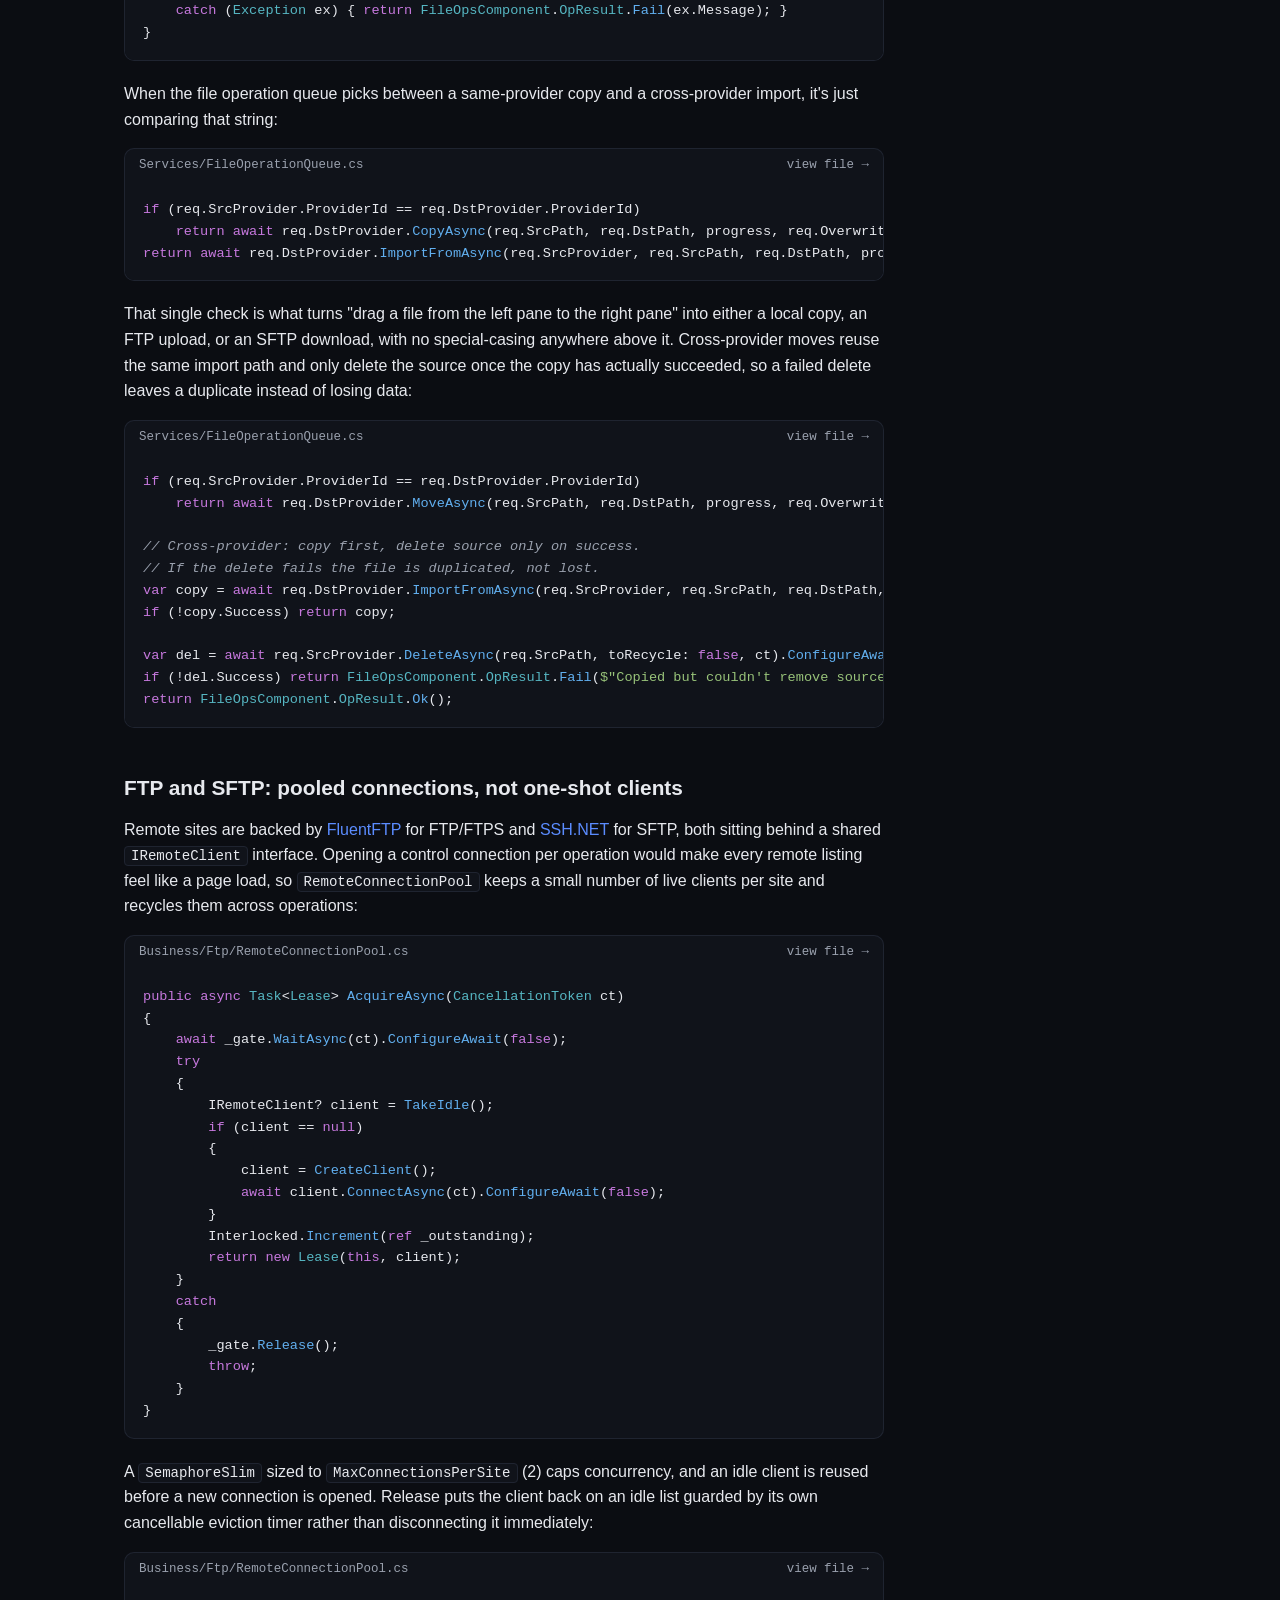
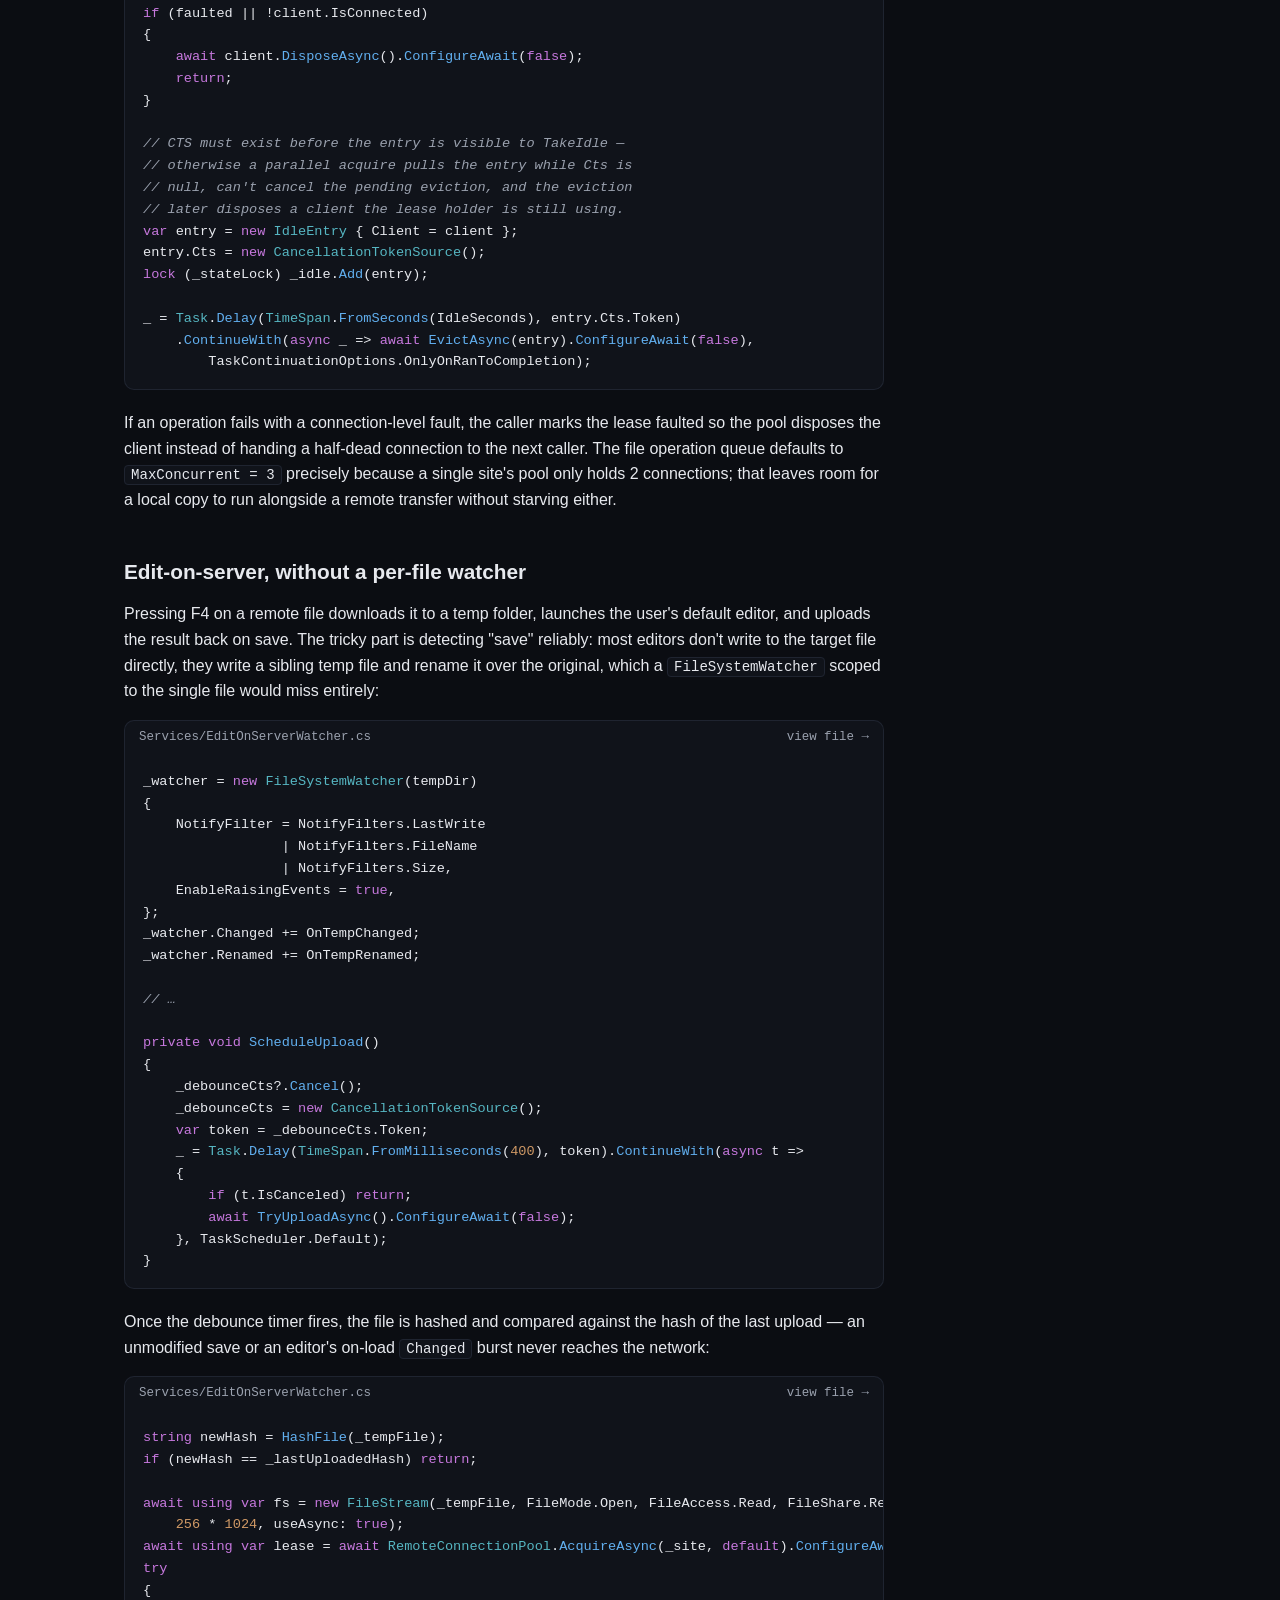
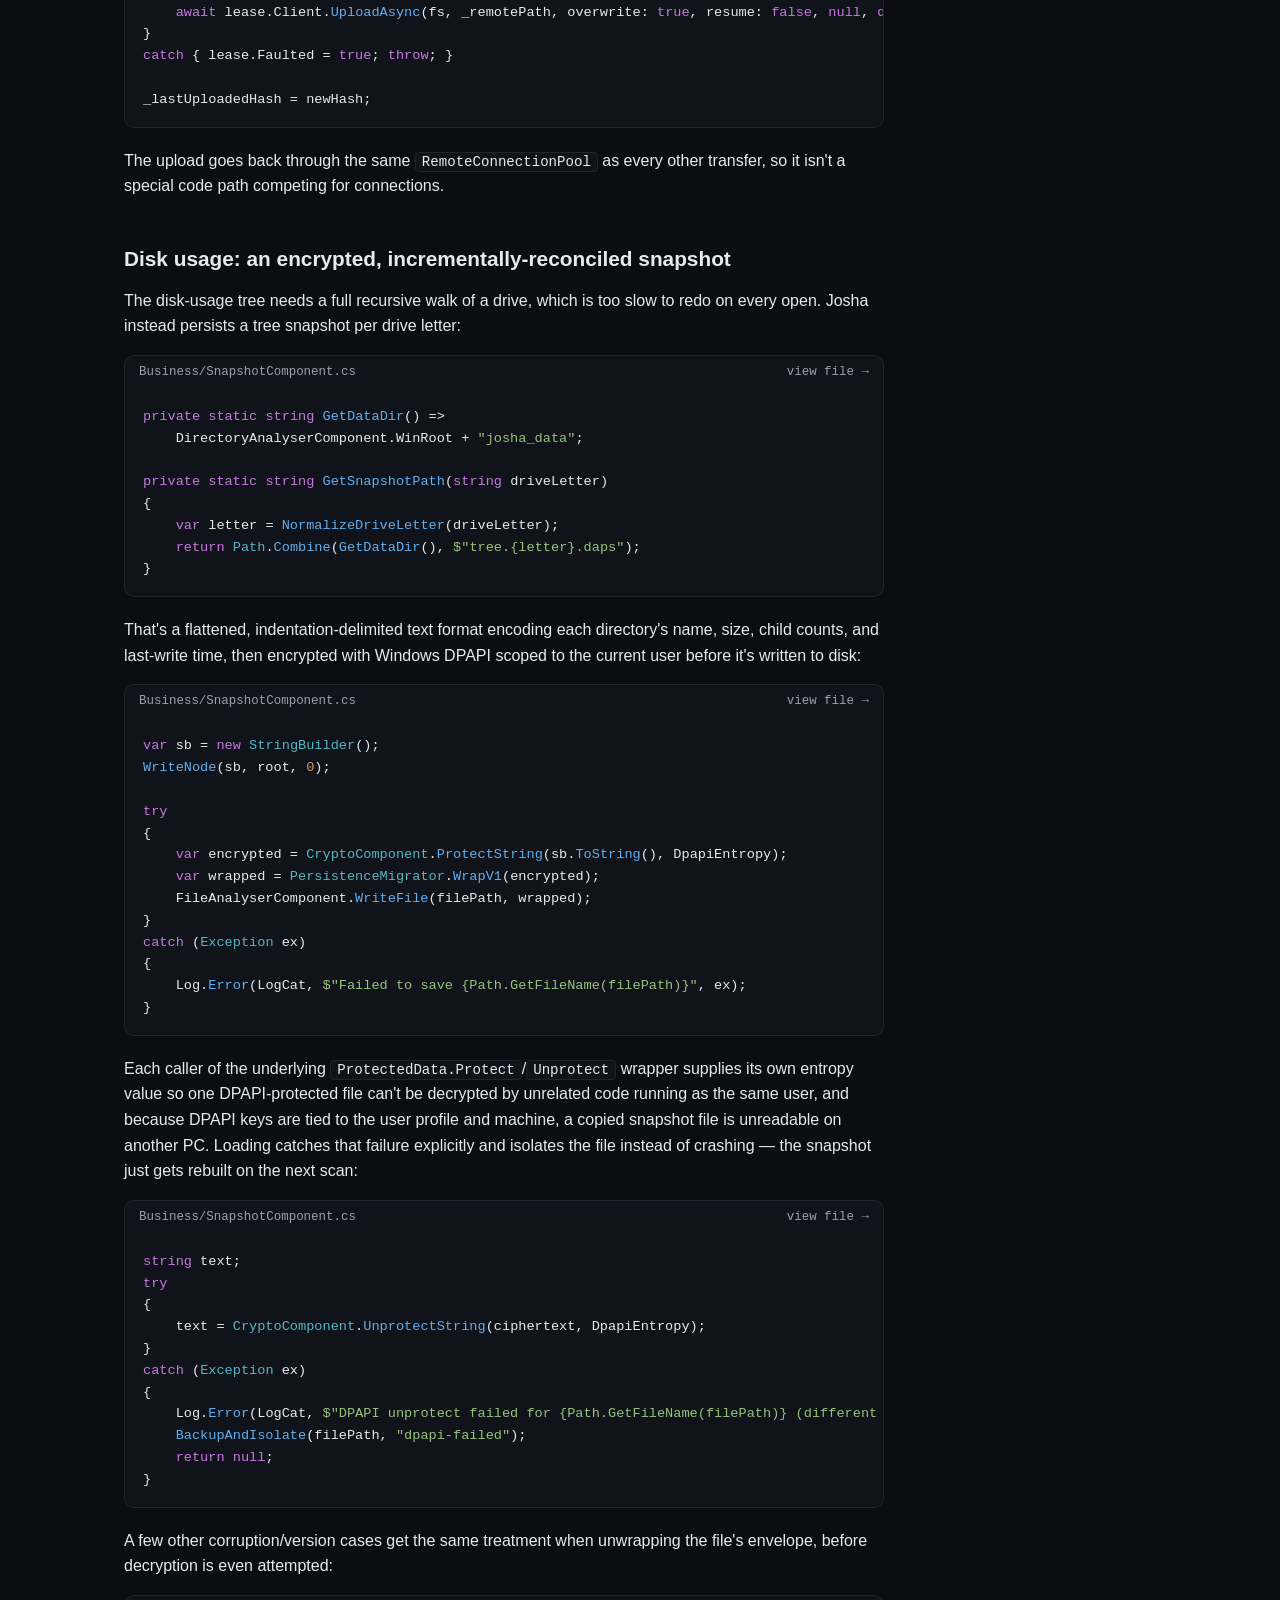
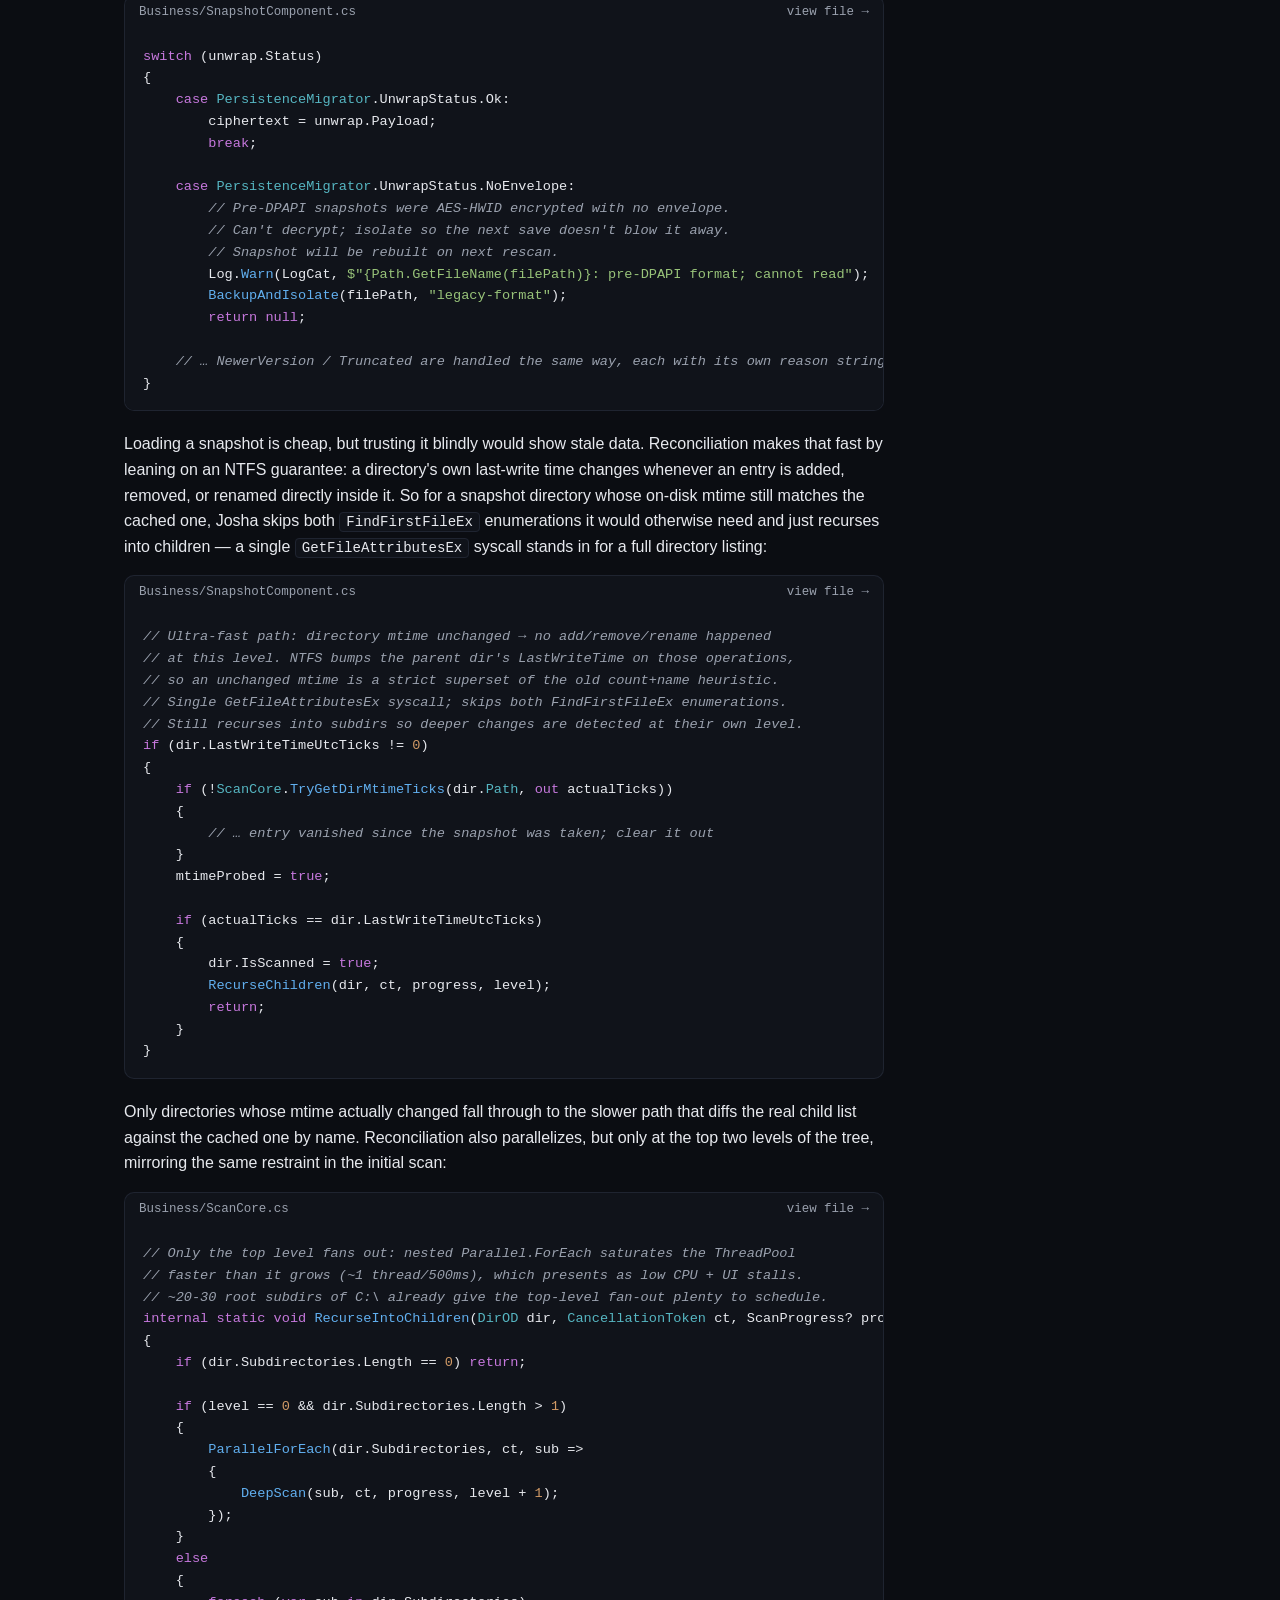
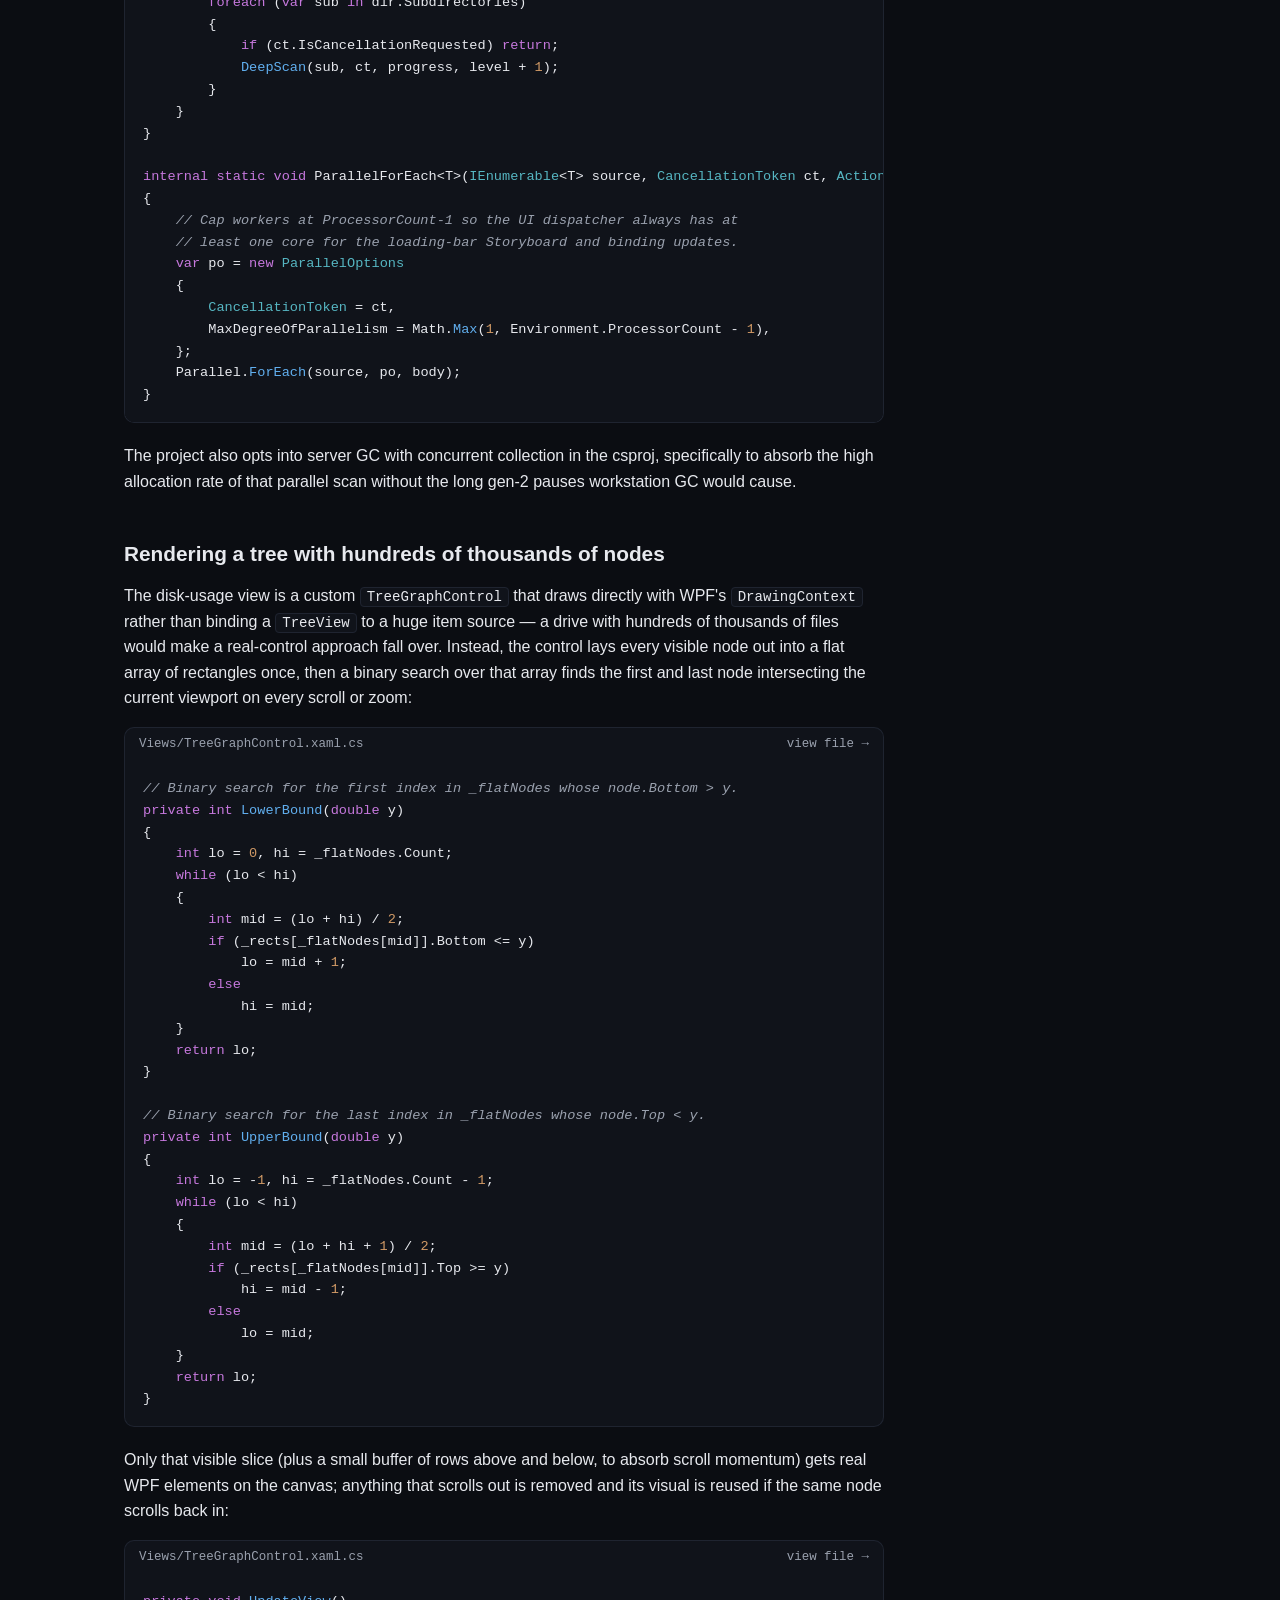
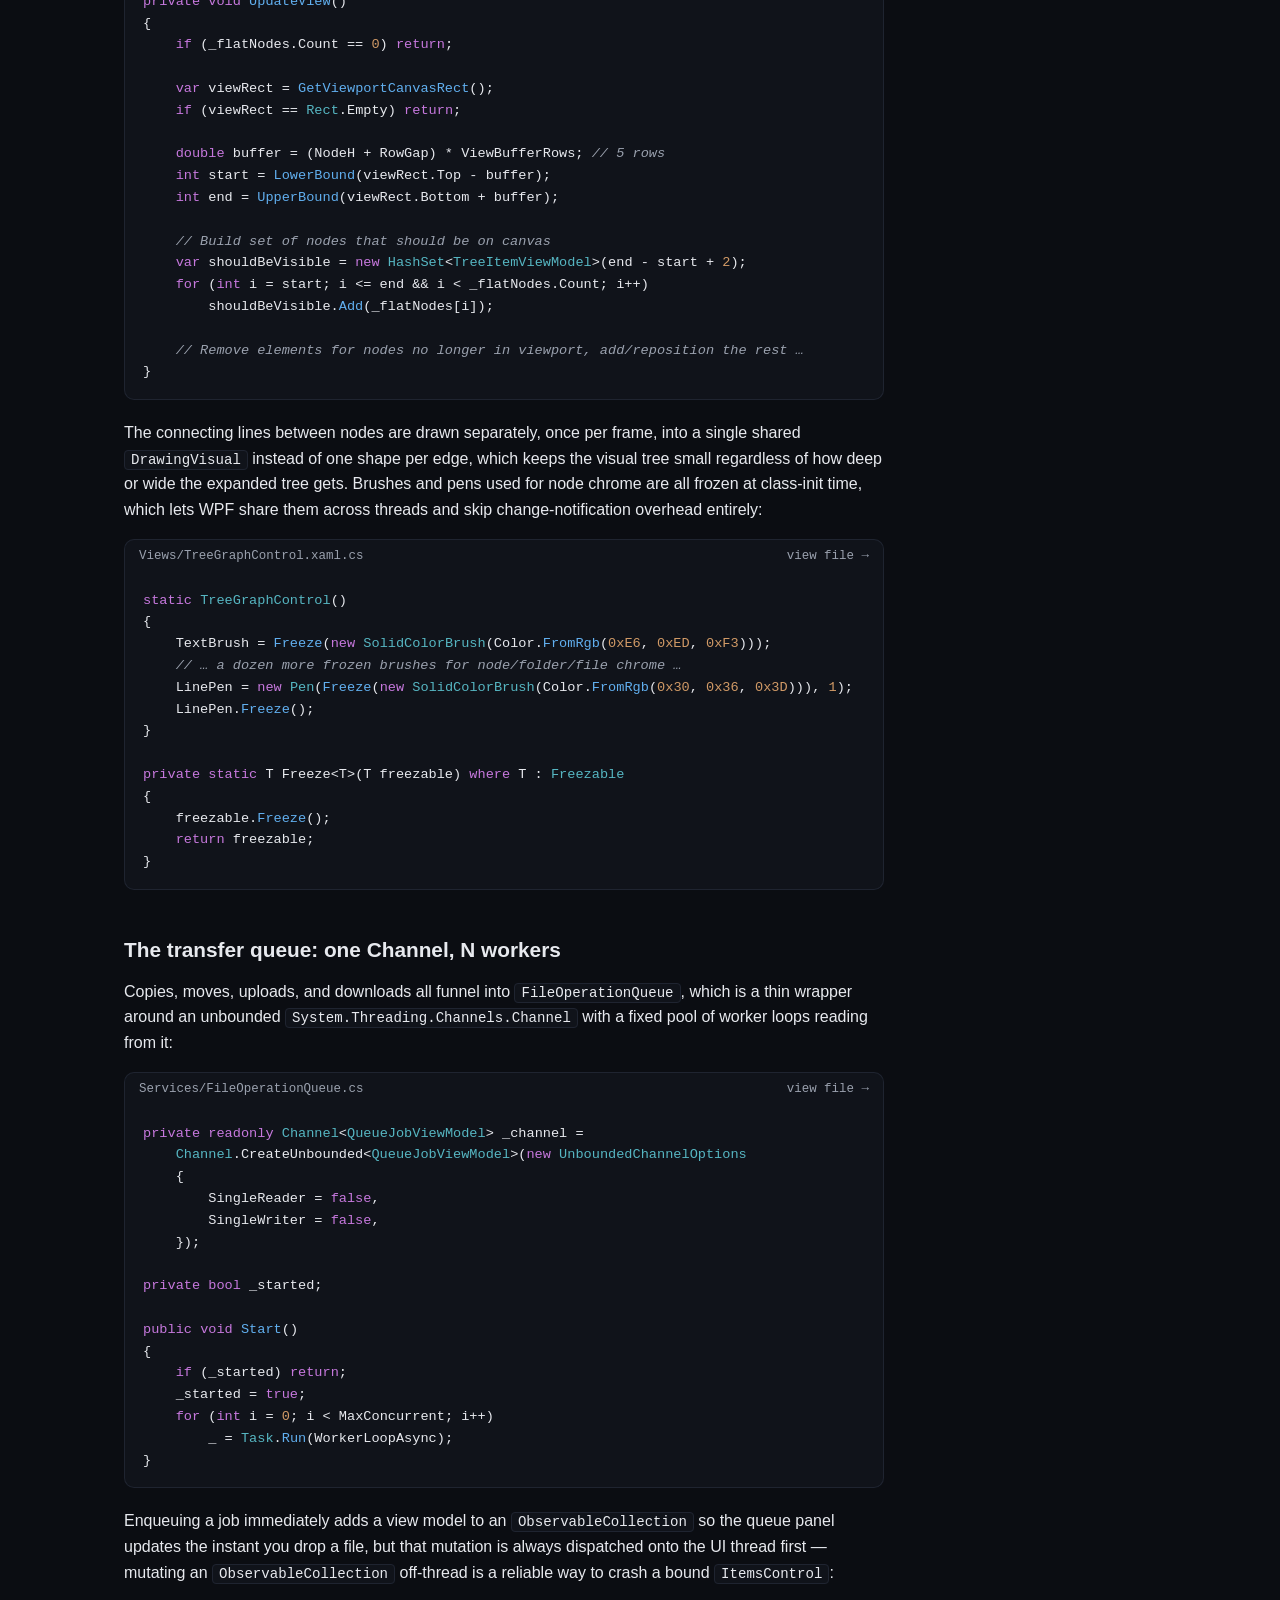
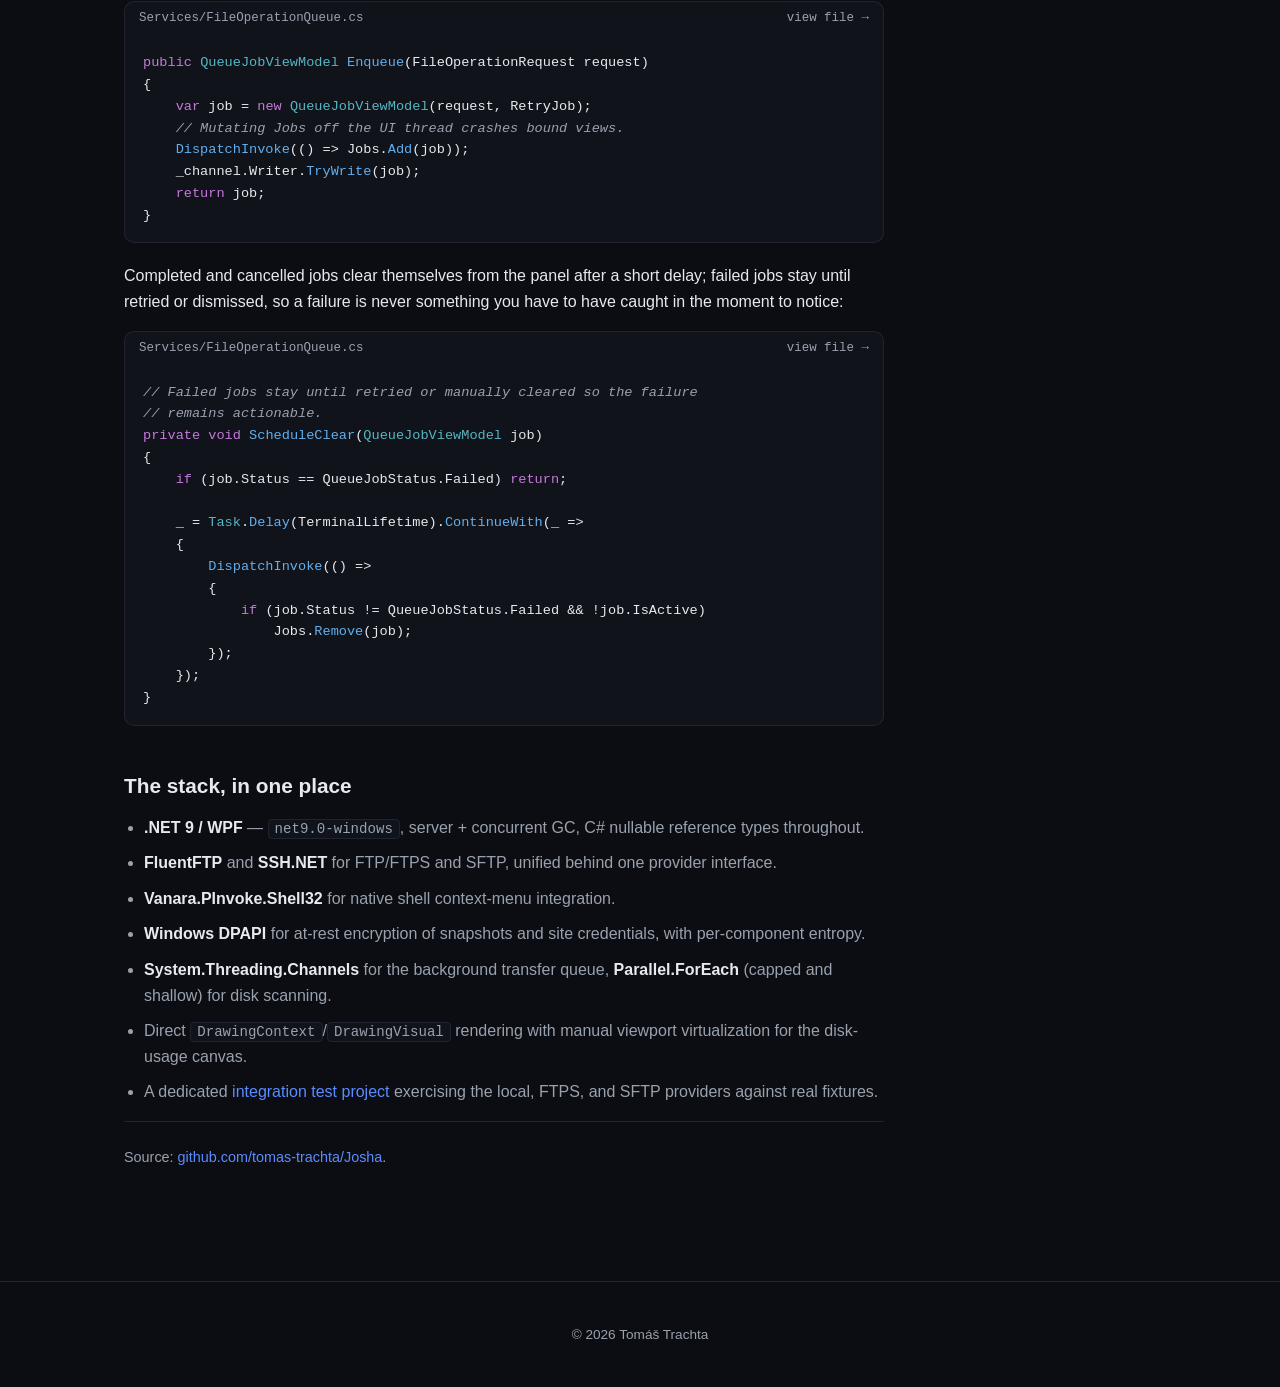
==== commit 32c9fd0a: "add syntax hightlighting" ====
--- a/articles/josha.html
+++ b/articles/josha.html
@@ -54,7 +54,7 @@
 				</p>
 				<div class="snippet">
 					<div class="snippet-file"><span>Business/LocalFileSystemProvider.cs</span><a href="https://github.com/tomas-trachta/Josha/blob/main/Business/LocalFileSystemProvider.cs" target="_blank" rel="noopener">view file →</a></div>
-					<pre><code>public Task&lt;FileOpsComponent.OpResult&gt; ImportFromAsync(
+					<pre><code class="lang-csharp">public Task&lt;FileOpsComponent.OpResult&gt; ImportFromAsync(
     IFileSystemProvider src, string srcPath, string dstPath,
     IProgress&lt;long&gt;? bytesCopied, bool overwrite, CancellationToken ct)
 {
@@ -97,7 +97,7 @@
 				</p>
 				<div class="snippet">
 					<div class="snippet-file"><span>Services/FileOperationQueue.cs</span><a href="https://github.com/tomas-trachta/Josha/blob/main/Services/FileOperationQueue.cs" target="_blank" rel="noopener">view file →</a></div>
-					<pre><code>if (req.SrcProvider.ProviderId == req.DstProvider.ProviderId)
+					<pre><code class="lang-csharp">if (req.SrcProvider.ProviderId == req.DstProvider.ProviderId)
     return await req.DstProvider.CopyAsync(req.SrcPath, req.DstPath, progress, req.Overwrite, ct).ConfigureAwait(false);
 return await req.DstProvider.ImportFromAsync(req.SrcProvider, req.SrcPath, req.DstPath, progress, req.Overwrite, ct).ConfigureAwait(false);</code></pre>
 				</div>
@@ -109,7 +109,7 @@
 				</p>
 				<div class="snippet">
 					<div class="snippet-file"><span>Services/FileOperationQueue.cs</span><a href="https://github.com/tomas-trachta/Josha/blob/main/Services/FileOperationQueue.cs" target="_blank" rel="noopener">view file →</a></div>
-					<pre><code>if (req.SrcProvider.ProviderId == req.DstProvider.ProviderId)
+					<pre><code class="lang-csharp">if (req.SrcProvider.ProviderId == req.DstProvider.ProviderId)
     return await req.DstProvider.MoveAsync(req.SrcPath, req.DstPath, progress, req.Overwrite, ct).ConfigureAwait(false);
 
 // Cross-provider: copy first, delete source only on success.
@@ -133,7 +133,7 @@
 				</p>
 				<div class="snippet">
 					<div class="snippet-file"><span>Business/Ftp/RemoteConnectionPool.cs</span><a href="https://github.com/tomas-trachta/Josha/blob/main/Business/Ftp/RemoteConnectionPool.cs" target="_blank" rel="noopener">view file →</a></div>
-					<pre><code>public async Task&lt;Lease&gt; AcquireAsync(CancellationToken ct)
+					<pre><code class="lang-csharp">public async Task&lt;Lease&gt; AcquireAsync(CancellationToken ct)
 {
     await _gate.WaitAsync(ct).ConfigureAwait(false);
     try
@@ -162,7 +162,7 @@
 				</p>
 				<div class="snippet">
 					<div class="snippet-file"><span>Business/Ftp/RemoteConnectionPool.cs</span><a href="https://github.com/tomas-trachta/Josha/blob/main/Business/Ftp/RemoteConnectionPool.cs" target="_blank" rel="noopener">view file →</a></div>
-					<pre><code>if (faulted || !client.IsConnected)
+					<pre><code class="lang-csharp">if (faulted || !client.IsConnected)
 {
     await client.DisposeAsync().ConfigureAwait(false);
     return;
@@ -198,7 +198,7 @@
 				</p>
 				<div class="snippet">
 					<div class="snippet-file"><span>Services/EditOnServerWatcher.cs</span><a href="https://github.com/tomas-trachta/Josha/blob/main/Services/EditOnServerWatcher.cs" target="_blank" rel="noopener">view file →</a></div>
-					<pre><code>_watcher = new FileSystemWatcher(tempDir)
+					<pre><code class="lang-csharp">_watcher = new FileSystemWatcher(tempDir)
 {
     NotifyFilter = NotifyFilters.LastWrite
                  | NotifyFilters.FileName
@@ -229,7 +229,7 @@
 				</p>
 				<div class="snippet">
 					<div class="snippet-file"><span>Services/EditOnServerWatcher.cs</span><a href="https://github.com/tomas-trachta/Josha/blob/main/Services/EditOnServerWatcher.cs" target="_blank" rel="noopener">view file →</a></div>
-					<pre><code>string newHash = HashFile(_tempFile);
+					<pre><code class="lang-csharp">string newHash = HashFile(_tempFile);
 if (newHash == _lastUploadedHash) return;
 
 await using var fs = new FileStream(_tempFile, FileMode.Open, FileAccess.Read, FileShare.ReadWrite,
@@ -255,7 +255,7 @@
 				</p>
 				<div class="snippet">
 					<div class="snippet-file"><span>Business/SnapshotComponent.cs</span><a href="https://github.com/tomas-trachta/Josha/blob/main/Business/SnapshotComponent.cs" target="_blank" rel="noopener">view file →</a></div>
-					<pre><code>private static string GetDataDir() =&gt;
+					<pre><code class="lang-csharp">private static string GetDataDir() =&gt;
     DirectoryAnalyserComponent.WinRoot + "josha_data";
 
 private static string GetSnapshotPath(string driveLetter)
@@ -271,7 +271,7 @@
 				</p>
 				<div class="snippet">
 					<div class="snippet-file"><span>Business/SnapshotComponent.cs</span><a href="https://github.com/tomas-trachta/Josha/blob/main/Business/SnapshotComponent.cs" target="_blank" rel="noopener">view file →</a></div>
-					<pre><code>var sb = new StringBuilder();
+					<pre><code class="lang-csharp">var sb = new StringBuilder();
 WriteNode(sb, root, 0);
 
 try
@@ -295,7 +295,7 @@
 				</p>
 				<div class="snippet">
 					<div class="snippet-file"><span>Business/SnapshotComponent.cs</span><a href="https://github.com/tomas-trachta/Josha/blob/main/Business/SnapshotComponent.cs" target="_blank" rel="noopener">view file →</a></div>
-					<pre><code>string text;
+					<pre><code class="lang-csharp">string text;
 try
 {
     text = CryptoComponent.UnprotectString(ciphertext, DpapiEntropy);
@@ -313,7 +313,7 @@
 				</p>
 				<div class="snippet">
 					<div class="snippet-file"><span>Business/SnapshotComponent.cs</span><a href="https://github.com/tomas-trachta/Josha/blob/main/Business/SnapshotComponent.cs" target="_blank" rel="noopener">view file →</a></div>
-					<pre><code>switch (unwrap.Status)
+					<pre><code class="lang-csharp">switch (unwrap.Status)
 {
     case PersistenceMigrator.UnwrapStatus.Ok:
         ciphertext = unwrap.Payload;
@@ -341,7 +341,7 @@
 				</p>
 				<div class="snippet">
 					<div class="snippet-file"><span>Business/SnapshotComponent.cs</span><a href="https://github.com/tomas-trachta/Josha/blob/main/Business/SnapshotComponent.cs" target="_blank" rel="noopener">view file →</a></div>
-					<pre><code>// Ultra-fast path: directory mtime unchanged → no add/remove/rename happened
+					<pre><code class="lang-csharp">// Ultra-fast path: directory mtime unchanged → no add/remove/rename happened
 // at this level. NTFS bumps the parent dir's LastWriteTime on those operations,
 // so an unchanged mtime is a strict superset of the old count+name heuristic.
 // Single GetFileAttributesEx syscall; skips both FindFirstFileEx enumerations.
@@ -369,7 +369,7 @@
 				</p>
 				<div class="snippet">
 					<div class="snippet-file"><span>Business/ScanCore.cs</span><a href="https://github.com/tomas-trachta/Josha/blob/main/Business/ScanCore.cs" target="_blank" rel="noopener">view file →</a></div>
-					<pre><code>// Only the top level fans out: nested Parallel.ForEach saturates the ThreadPool
+					<pre><code class="lang-csharp">// Only the top level fans out: nested Parallel.ForEach saturates the ThreadPool
 // faster than it grows (~1 thread/500ms), which presents as low CPU + UI stalls.
 // ~20-30 root subdirs of C:\ already give the top-level fan-out plenty to schedule.
 internal static void RecurseIntoChildren(DirOD dir, CancellationToken ct, ScanProgress? progress, int level)
@@ -422,7 +422,7 @@
 				</p>
 				<div class="snippet">
 					<div class="snippet-file"><span>Views/TreeGraphControl.xaml.cs</span><a href="https://github.com/tomas-trachta/Josha/blob/main/Views/TreeGraphControl.xaml.cs" target="_blank" rel="noopener">view file →</a></div>
-					<pre><code>// Binary search for the first index in _flatNodes whose node.Bottom &gt; y.
+					<pre><code class="lang-csharp">// Binary search for the first index in _flatNodes whose node.Bottom &gt; y.
 private int LowerBound(double y)
 {
     int lo = 0, hi = _flatNodes.Count;
@@ -459,7 +459,7 @@
 				</p>
 				<div class="snippet">
 					<div class="snippet-file"><span>Views/TreeGraphControl.xaml.cs</span><a href="https://github.com/tomas-trachta/Josha/blob/main/Views/TreeGraphControl.xaml.cs" target="_blank" rel="noopener">view file →</a></div>
-					<pre><code>private void UpdateView()
+					<pre><code class="lang-csharp">private void UpdateView()
 {
     if (_flatNodes.Count == 0) return;
 
@@ -487,7 +487,7 @@
 				</p>
 				<div class="snippet">
 					<div class="snippet-file"><span>Views/TreeGraphControl.xaml.cs</span><a href="https://github.com/tomas-trachta/Josha/blob/main/Views/TreeGraphControl.xaml.cs" target="_blank" rel="noopener">view file →</a></div>
-					<pre><code>static TreeGraphControl()
+					<pre><code class="lang-csharp">static TreeGraphControl()
 {
     TextBrush = Freeze(new SolidColorBrush(Color.FromRgb(0xE6, 0xED, 0xF3)));
     // … a dozen more frozen brushes for node/folder/file chrome …
@@ -510,7 +510,7 @@
 				</p>
 				<div class="snippet">
 					<div class="snippet-file"><span>Services/FileOperationQueue.cs</span><a href="https://github.com/tomas-trachta/Josha/blob/main/Services/FileOperationQueue.cs" target="_blank" rel="noopener">view file →</a></div>
-					<pre><code>private readonly Channel&lt;QueueJobViewModel&gt; _channel =
+					<pre><code class="lang-csharp">private readonly Channel&lt;QueueJobViewModel&gt; _channel =
     Channel.CreateUnbounded&lt;QueueJobViewModel&gt;(new UnboundedChannelOptions
     {
         SingleReader = false,
@@ -535,7 +535,7 @@
 				</p>
 				<div class="snippet">
 					<div class="snippet-file"><span>Services/FileOperationQueue.cs</span><a href="https://github.com/tomas-trachta/Josha/blob/main/Services/FileOperationQueue.cs" target="_blank" rel="noopener">view file →</a></div>
-					<pre><code>public QueueJobViewModel Enqueue(FileOperationRequest request)
+					<pre><code class="lang-csharp">public QueueJobViewModel Enqueue(FileOperationRequest request)
 {
     var job = new QueueJobViewModel(request, RetryJob);
     // Mutating Jobs off the UI thread crashes bound views.
@@ -551,7 +551,7 @@
 				</p>
 				<div class="snippet">
 					<div class="snippet-file"><span>Services/FileOperationQueue.cs</span><a href="https://github.com/tomas-trachta/Josha/blob/main/Services/FileOperationQueue.cs" target="_blank" rel="noopener">view file →</a></div>
-					<pre><code>// Failed jobs stay until retried or manually cleared so the failure
+					<pre><code class="lang-csharp">// Failed jobs stay until retried or manually cleared so the failure
 // remains actionable.
 private void ScheduleClear(QueueJobViewModel job)
 {
@@ -590,6 +590,7 @@
 		<p>&copy; <span id="year"></span> Tomáš Trachta</p>
 	</footer>
 
+	<script src="../assets/js/highlight.js"></script>
 	<script>document.getElementById("year").textContent = new Date().getFullYear();</script>
 </body>
 </html>
--- a/assets/css/article.css
+++ b/assets/css/article.css
@@ -112,3 +112,36 @@
 	color: var(--fg-dim);
 	font-size: 0.9rem;
 }
+
+.tok-comment {
+	color: var(--fg-dim);
+	font-style: italic;
+}
+
+.tok-string {
+	color: #98c379;
+}
+
+.tok-number {
+	color: #d19a66;
+}
+
+.tok-keyword {
+	color: #c678dd;
+}
+
+.tok-type {
+	color: #56b6c2;
+}
+
+.tok-func {
+	color: #61afef;
+}
+
+.tok-preproc {
+	color: #e5c07b;
+}
+
+.tok-variable {
+	color: #e5c07b;
+}
